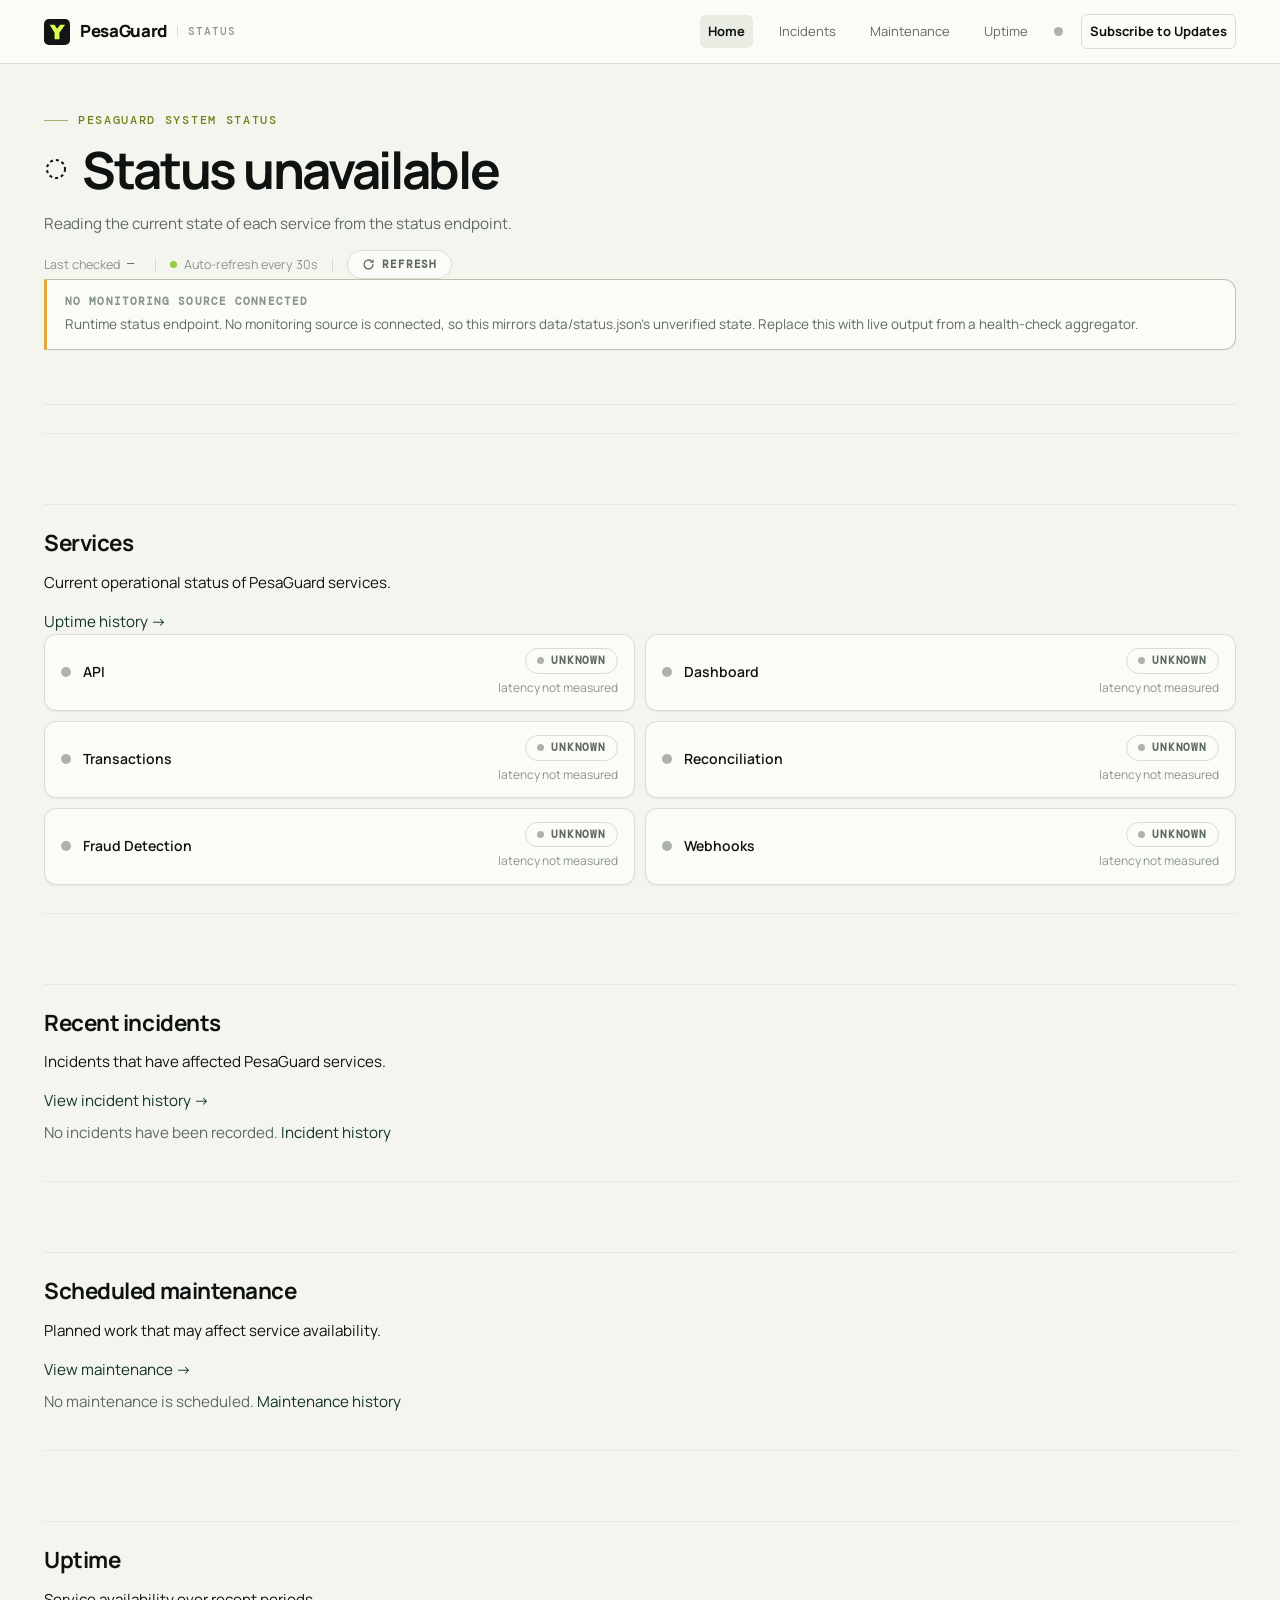
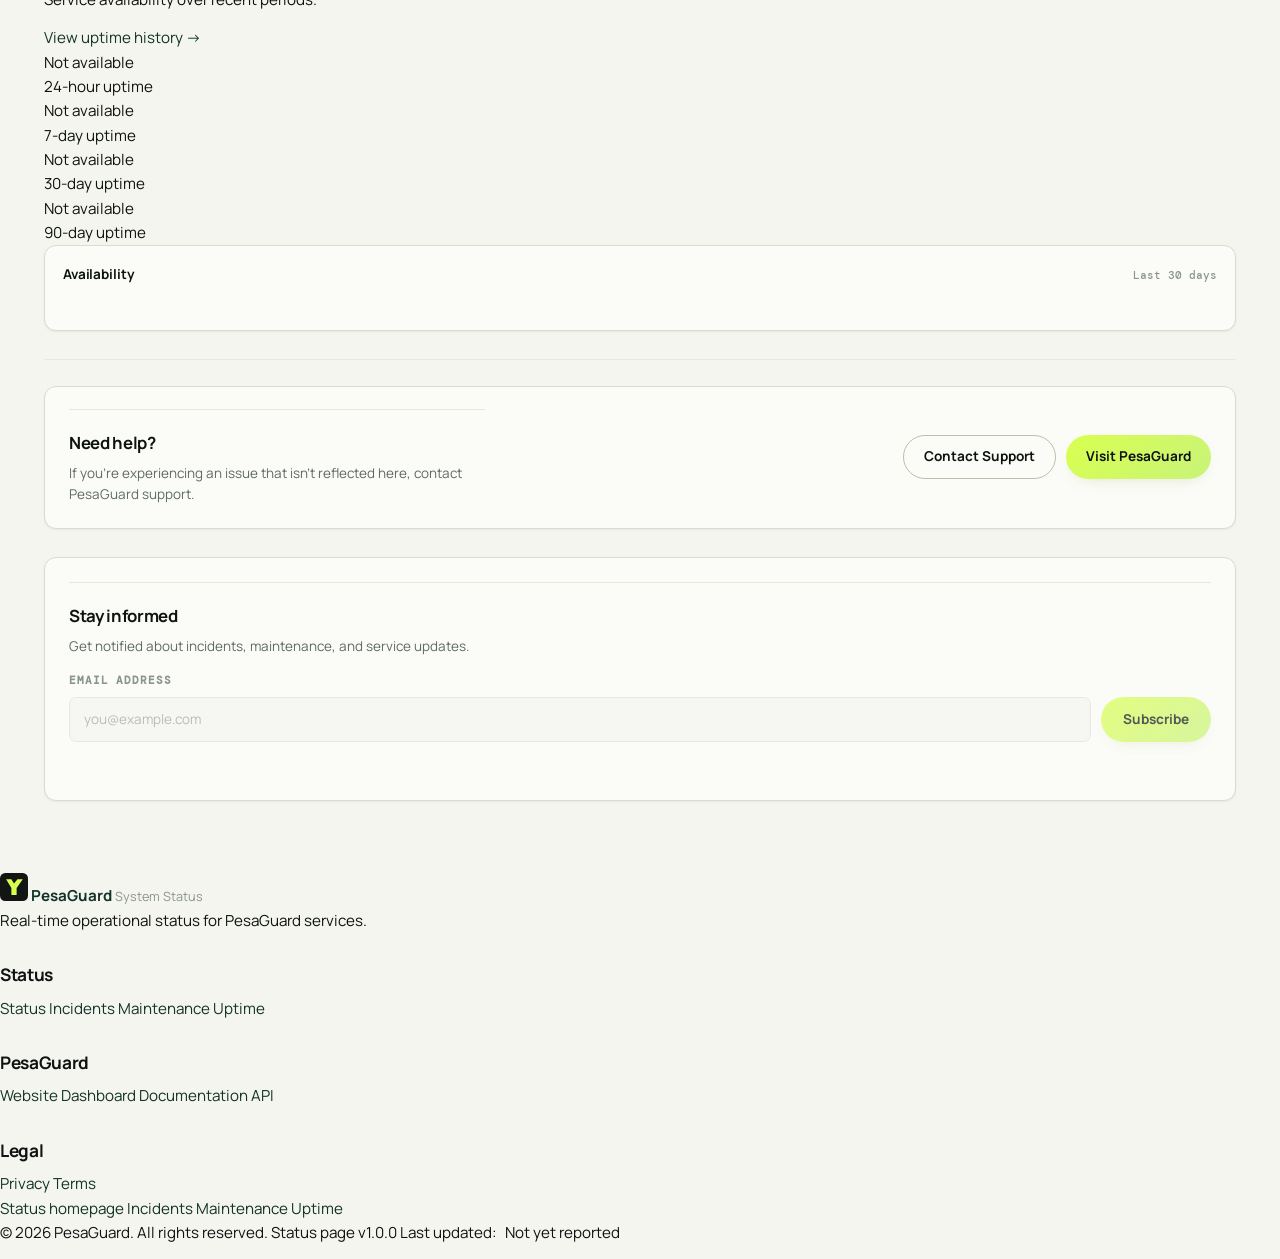
==== index.html @ 23b46150 "feat: build PesaGuard status platform" ====
<!DOCTYPE html>
<html lang="en">
<head>
  <meta charset="UTF-8">
  <meta name="viewport" content="width=device-width, initial-scale=1">
  <title>PesaGuard System Status</title>
  <meta name="description" content="Real-time operational status, incidents, maintenance, and uptime for PesaGuard services.">
  <link rel="canonical" href="https://status.pesaguard.victorkipruto.com/">
  <meta name="theme-color" content="#f4f5ef" media="(prefers-color-scheme: light)">
  <meta name="theme-color" content="#0b100d" media="(prefers-color-scheme: dark)">

  <meta property="og:type" content="website">
  <meta property="og:site_name" content="PesaGuard System Status">
  <meta property="og:title" content="PesaGuard System Status">
  <meta property="og:description" content="Real-time operational status, incidents, maintenance, and uptime for PesaGuard services.">
  <meta property="og:url" content="https://status.pesaguard.victorkipruto.com/">
  <meta property="og:image" content="https://status.pesaguard.victorkipruto.com/assets/logo/logo.svg">
  <meta name="twitter:card" content="summary">
  <meta name="twitter:title" content="PesaGuard System Status">
  <meta name="twitter:description" content="Real-time operational status, incidents, maintenance, and uptime for PesaGuard services.">
  <meta name="twitter:image" content="https://status.pesaguard.victorkipruto.com/assets/logo/logo.svg">

  <link rel="icon" type="image/svg+xml" href="assets/logo/favicon.svg">
  <link rel="preconnect" href="https://fonts.googleapis.com">
  <link rel="preconnect" href="https://fonts.gstatic.com" crossorigin>
  <link href="https://fonts.googleapis.com/css2?family=DM+Mono:wght@400;500&family=Manrope:wght@400;500;600;700;800&display=swap" rel="stylesheet">
  <link rel="stylesheet" href="css/reset.css">
  <link rel="stylesheet" href="css/variables.css">
  <link rel="stylesheet" href="css/global.css">
  <link rel="stylesheet" href="css/layout.css">
  <link rel="stylesheet" href="css/components.css">
  <link rel="stylesheet" href="css/status.css">
  <link rel="stylesheet" href="css/animations.css">
  <link rel="stylesheet" href="css/responsive.css">

  <script type="application/ld+json">
  {"@context":"https://schema.org","@type":"WebSite","name":"PesaGuard System Status","url":"https://status.pesaguard.victorkipruto.com/","description":"Real-time operational status, incidents, maintenance, and uptime for PesaGuard services.","inLanguage":"en"}
  </script>
</head>
<body data-path="/" class="status-page status-home">
  <a class="visually-hidden" href="#main">Skip to content</a>
  <header id="site-header"></header>

  <main id="main">
    <div class="status-shell">

      <!-- ── Status hero ────────────────────────────────────────────────────
           Compact and informational, not a marketing hero. The static state
           reads "Checking status…" and is replaced only with data the status
           endpoint actually returned. -->
      <section class="status-hero" aria-labelledby="status-headline" id="status-hero">
        <p class="status-eyebrow">PesaGuard System Status</p>

        <h1 class="status-headline" id="status-headline">
          <span class="status-state" id="status-indicator" data-state="loading">
            <svg class="status-glyph" viewBox="0 0 24 24" aria-hidden="true" focusable="false"><circle cx="12" cy="12" r="9" fill="none" stroke="currentColor" stroke-width="2" stroke-dasharray="3 3"/></svg>
            <span class="status-state-text" id="hero-status-heading">Checking status…</span>
          </span>
        </h1>

        <p class="status-hero-subtitle" id="status-summary">
          Reading the current state of each service from the status endpoint.
        </p>

        <div class="status-freshness" role="group" aria-label="Status freshness">
          <span class="freshness-item">
            <span class="freshness-label">Last checked</span>
            <time id="last-checked" datetime="">—</time>
            <span class="freshness-ago" id="last-checked-ago"></span>
          </span>
          <span class="freshness-sep" aria-hidden="true"></span>
          <span class="freshness-item" id="autorefresh" data-paused="false">
            <span class="pulse-dot" aria-hidden="true"></span>
            <span class="freshness-label" id="autorefresh-label">Auto-refresh every 30s</span>
          </span>
          <span class="freshness-sep" aria-hidden="true"></span>
          <button type="button" class="btn-refresh" id="refresh-button" aria-describedby="refresh-hint">
            <svg class="btn-refresh-icon" viewBox="0 0 16 16" aria-hidden="true" focusable="false"><path fill="none" stroke="currentColor" stroke-width="1.6" stroke-linecap="round" d="M13.5 8a5.5 5.5 0 1 1-1.9-4.15M13.5 2.5V5H11"/></svg>
            <span>Refresh</span>
          </button>
          <p class="visually-hidden" id="refresh-hint">Reads the latest status from the status endpoint.</p>
        </div>

        <div id="unverified-notice" class="status-unverified" role="note" hidden>
          <strong>No monitoring source connected</strong>
          <p class="js-unverified-note">Service states read “Unknown” until a health-check source is connected to this page.</p>
        </div>

        <p id="status-live" class="visually-hidden" role="status" aria-live="polite"></p>
      </section>

      <!-- ── Active incident banner ─────────────────────────────────────────
           Rendered only when an active incident exists. When there is none the
           container stays hidden — no empty incident box. -->
      <div id="incident-banner" hidden></div>

      <!-- ── Services ─────────────────────────────────────────────────────── -->
      <section class="status-section" aria-labelledby="services-heading">
        <div class="section-head">
          <div class="section-head-text">
            <h2 id="services-heading">Services</h2>
            <p>Current operational status of PesaGuard services.</p>
          </div>
          <a class="section-link" href="uptime.html">Uptime history<span aria-hidden="true"> →</span></a>
        </div>
        <div id="service-list" class="service-list" aria-busy="true"></div>
      </section>

      <!-- ── Recent incidents ─────────────────────────────────────────────── -->
      <section class="status-section" aria-labelledby="incidents-heading">
        <div class="section-head">
          <div class="section-head-text">
            <h2 id="incidents-heading">Recent incidents</h2>
            <p>Incidents that have affected PesaGuard services.</p>
          </div>
          <a class="section-link" href="incidents.html">View incident history<span aria-hidden="true"> →</span></a>
        </div>
        <div id="recent-incidents"></div>
      </section>

      <!-- ── Scheduled maintenance ────────────────────────────────────────── -->
      <section class="status-section" aria-labelledby="maintenance-heading">
        <div class="section-head">
          <div class="section-head-text">
            <h2 id="maintenance-heading">Scheduled maintenance</h2>
            <p>Planned work that may affect service availability.</p>
          </div>
          <a class="section-link" href="maintenance.html">View maintenance<span aria-hidden="true"> →</span></a>
        </div>
        <div id="scheduled-maintenance"></div>
      </section>

      <!-- ── Uptime ───────────────────────────────────────────────────────── -->
      <section class="status-section" aria-labelledby="uptime-heading">
        <div class="section-head">
          <div class="section-head-text">
            <h2 id="uptime-heading">Uptime</h2>
            <p>Service availability over recent periods.</p>
          </div>
          <a class="section-link" href="uptime.html">View uptime history<span aria-hidden="true"> →</span></a>
        </div>

        <div id="uptime-summary" class="uptime-grid"></div>

        <div class="uptime-viz">
          <div class="uptime-viz-head">
            <h3 id="uptime-viz-title">Availability</h3>
            <span class="uptime-viz-caption" id="uptime-viz-caption">Last 30 days</span>
          </div>
          <div id="uptime-strip" class="uptime-strip" role="list" aria-label="Daily availability history"></div>
          <div class="uptime-legend-wrap">
            <ul class="uptime-legend" id="uptime-legend" aria-label="Availability legend"></ul>
          </div>
          <p class="uptime-viz-note" id="uptime-viz-note"></p>
        </div>
      </section>

      <!-- ── Support ────────────────────────────────────────────────────────── -->
      <section class="status-section status-support" aria-labelledby="support-heading">
        <div class="support-panel">
          <div class="support-text">
            <h2 id="support-heading">Need help?</h2>
            <p>If you&rsquo;re experiencing an issue that isn&rsquo;t reflected here, contact PesaGuard support.</p>
          </div>
          <div class="support-actions">
            <a class="btn btn-secondary" href="mailto:support@pesaguard.victorkipruto.com">Contact Support</a>
            <a class="btn btn-primary" href="https://pesaguard.victorkipruto.com">Visit PesaGuard</a>
          </div>
        </div>
      </section>

      <!-- ── Subscription ─────────────────────────────────────────────────────
           data-endpoint is intentionally empty: no notification service exists.
           Form renders disabled until a real endpoint is configured; the
           script enables it only when data-endpoint is non-empty. -->
      <section class="status-section status-subscription" id="subscribe" aria-labelledby="subscribe-heading">
        <h2 id="subscribe-heading">Stay informed</h2>
        <p>Get notified about incidents, maintenance, and service updates.</p>
        <form class="status-subscription-form" id="subscription-form" data-endpoint="" novalidate>
          <label for="subscribe-email">Email address</label>
          <div class="subscribe-row">
            <input type="email" id="subscribe-email" name="email" placeholder="you@example.com" required autocomplete="email" aria-describedby="subscribe-status" disabled>
            <button type="submit" disabled>Subscribe</button>
          </div>
          <p class="subscribe-status" id="subscribe-status" role="status" aria-live="polite"></p>
        </form>
      </section>

    </div>
  </main>

  <footer id="site-footer"></footer>

  <script src="js/ui.js" defer></script>
  <script src="js/app.js" defer></script>
  <script src="js/status.js" defer></script>
</body>
</html>
---- css/variables.css ----
/* -----------------------------------------------------------------------
 * PesaGuard Status Site — Design Tokens
 * -----------------------------------------------------------------------
 * Exact mirror of the PesaGuard docs palette and typography. Every value is
 * shared one-to-one so the status site is visually indistinguishable from the
 * rest of the PesaGuard surface.
 * ------------------------------------------------------------------------- */

:root {
  --ink: #0e1311;
  --ink-soft: #161d1a;
  --paper: #f4f5ef;
  --paper-raised: #fbfcf7;
  --paper-sunken: #e9ece2;
  --paper-deep: #dfe4d8;
  --lime: #d8ff4f;
  --lime-deep: #6e831d;
  --lime-ink: #4d5d12;
  --lime-wash: rgba(216, 255, 79, 0.18);
  --lime-veil: rgba(216, 255, 79, 0.07);
  --forest: #123328;
  --forest-soft: #1c4739;
  --signal-green: #8fce3f;
  --signal-amber: #e5a63c;
  --signal-red: #d97a6c;
  --text: #0e1311;
  --text-muted: #5e6a63;
  --text-faint: #8a958d;
  --line: #d7ddd0;
  --line-soft: #e5e9de;
  --line-strong: #b7c1ae;

  /* Status-specific signal colours (extended from the shared palette). */
  --status-operational: var(--signal-green);
  --status-degraded: var(--signal-amber);
  --status-outage: var(--signal-red);
  --status-maintenance: var(--lime-deep);

  /* Radii. */
  --r-sm: 7px;
  --r-md: 12px;
  --r-lg: 20px;
  --r-full: 999px;

  /* Shadows. */
  --shadow-xs: 0 1px 2px rgba(14, 19, 17, 0.06);
  --shadow-sm: 0 6px 18px -10px rgba(14, 19, 17, 0.28);
  --shadow-md: 0 18px 40px -24px rgba(14, 19, 17, 0.34);

  /* Typography. */
  --font-sans: Manrope, "Segoe UI", system-ui, -apple-system, sans-serif;
  --font-mono: "DM Mono", ui-monospace, SFMono-Regular, Menlo, monospace;

  /* Layout. */
  --site-max: 1340px;
  --header-h: 64px;
  --ease-out: cubic-bezier(0.22, 0.61, 0.36, 1);

  color-scheme: light;
}

/* --- Dark theme -----------------------------------------------------------
 * Device-driven only: the OS preference decides the palette.
 * There is no in-page toggle and no data-theme override.
 * ----------------------------------------------------------------------- */
@media (prefers-color-scheme: dark) {
  :root {
    color-scheme: dark;
    --paper: #0b100d;
    --paper-raised: #121a16;
    --paper-sunken: #070a08;
    --paper-deep: #050806;
    --text: #edf1ea;
    --text-muted: #a4b0a8;
    --text-faint: #6d7973;
    --line: #23302a;
    --line-soft: #19231f;
    --line-strong: #3a4a41;
    --forest: #7ddc8f;
    --forest-soft: #58b571;
    --lime-ink: #d8ff4f;
    --lime-deep: #bce85a;
    --lime-wash: rgba(216, 255, 79, 0.14);
    --lime-veil: rgba(216, 255, 79, 0.09);
    --header-bg: rgba(11, 16, 13, 0.86);
    --shadow-xs: 0 1px 2px rgba(0, 0, 0, 0.4);
    --shadow-sm: 0 6px 18px -10px rgba(0, 0, 0, 0.55);
    --shadow-md: 0 18px 40px -24px rgba(0, 0, 0, 0.6);
  }
}

html {
  scroll-behavior: smooth;
  scroll-padding-top: calc(var(--header-h) + 20px);
}

body {
  margin: 0;
  background: var(--paper);
  color: var(--text);
  font-family: var(--font-sans);
  font-size: 0.95rem;
  line-height: 1.6;
  -webkit-font-smoothing: antialiased;
}

a { color: var(--forest); }
a:hover { color: var(--lime-ink); }

.visually-hidden {
  position: absolute;
  width: 1px;
  height: 1px;
  padding: 0;
  margin: -1px;
  overflow: hidden;
  clip: rect(0, 0, 0, 0);
  white-space: nowrap;
  border: 0;
}

/* Keyboard focus is always visible. */
:focus-visible {
  outline: 2px solid var(--lime-deep);
  outline-offset: 2px;
}

.visually-hidden:focus-visible {
  position: fixed;
  top: 14px;
  left: 14px;
  z-index: 50;
  width: auto;
  height: auto;
  margin: 0;
  padding: 10px 16px;
  overflow: visible;
  clip: auto;
  white-space: normal;
  background: var(--paper-raised);
  border: 1px solid var(--line-strong);
  border-radius: var(--r-sm);
  box-shadow: var(--shadow-md);
  font-weight: 700;
  text-decoration: none;
}

::selection { background: var(--lime); color: var(--ink); }
---- css/global.css ----
/* -----------------------------------------------------------------------
 * PesaGuard Status Site — Global styles
 * -----------------------------------------------------------------------
 * Typography, colour helpers, and baseline utilities that every page shares.
 * This file intentionally mirrors the docs `variables.css` body rules with
 * status-site-specific additions.
 * ------------------------------------------------------------------------- */

/* --- Typography scale ------------------------------------------------------ */
.status-page h1 {
  font-size: clamp(2rem, 1.3rem + 3vw, 3.2rem);
  line-height: 1.04;
  letter-spacing: -0.045em;
  margin: 0 0 16px;
  color: var(--ink);
}

.status-page h2 {
  font-size: 1.4rem;
  letter-spacing: -0.02em;
  margin: 44px 0 10px;
  padding-top: 20px;
  border-top: 1px solid var(--line-soft);
}

.status-page h3 {
  font-size: 1.08rem;
  margin: 28px 0 8px;
}

.status-page p { margin: 0 0 14px; }

.status-page ul, .status-page ol {
  margin: 0 0 16px;
  padding-left: 22px;
}

.status-page li { margin-bottom: 6px; }
.status-page li::marker { color: var(--lime-deep); }

.status-page small { color: var(--text-faint); }

.status-page code {
  font: 500 0.86em / 1.5 var(--font-mono);
  background: var(--paper-sunken);
  border: 1px solid var(--line-soft);
  border-radius: 5px;
  padding: 1px 6px;
  white-space: nowrap;
}

/* --- Utility classes ------------------------------------------------------- */
.text-center { text-align: center; }
.text-muted { color: var(--text-muted); }
.text-faint { color: var(--text-faint); }
.text-success { color: var(--signal-green); }
.text-warning { color: var(--signal-amber); }
.text-danger { color: var(--signal-red); }

/* --- Layout helpers -------------------------------------------------------- */
.status-container {
  max-width: var(--site-max);
  margin-inline: auto;
  padding-inline: clamp(20px, 4vw, 44px);
}

.status-main {
  padding-block: 40px 96px;
}

.status-max-width {
  max-width: 76ch;
}

/* --- Eyebrow --------------------------------------------------------------- */
.status-eyebrow {
  display: inline-flex;
  align-items: center;
  gap: 10px;
  margin: 0 0 14px;
  font: 500 12px / 1.4 var(--font-mono);
  text-transform: uppercase;
  letter-spacing: 0.14em;
  color: var(--lime-deep);
}

.status-eyebrow::before {
  content: "";
  width: 24px;
  height: 1px;
  background: currentColor;
  opacity: 0.6;
}

/* --- Section heading -------------------------------------------------------- */
.status-section-title {
  margin-bottom: 26px;
  display: flex;
  align-items: center;
  justify-content: space-between;
  gap: 16px;
}

.status-section-title h2 {
  margin: 0;
  padding: 0;
  border: 0;
}

.status-section-title .view-all {
  font: 600 11px / 1.4 var(--font-mono);
  letter-spacing: 0.1em;
  text-transform: uppercase;
  color: var(--text-faint);
}

.status-section-title .view-all:hover { color: var(--text); }

/* --- Card grid ------------------------------------------------------------- */
.status-card-grid {
  display: grid;
  grid-template-columns: repeat(auto-fit, minmax(220px, 1fr));
  gap: 14px;
  margin: 22px 0 30px;
}

.status-card {
  display: block;
  border: 1px solid var(--line);
  border-radius: var(--r-md);
  background: var(--paper-raised);
  padding: 18px 20px;
  text-decoration: none;
  color: inherit;
  transition: border-color 140ms var(--ease-out), box-shadow 140ms var(--ease-out), transform 140ms var(--ease-out);
}

.status-card:hover {
  border-color: var(--line-strong);
  box-shadow: var(--shadow-sm);
  transform: translateY(-1px);
}

.status-card:focus-visible {
  outline: 2px solid var(--lime-deep);
  outline-offset: 2px;
}

/* Screen-reader-only text — alias of visually-hidden. */
.sr-only {
  position: absolute;
  width: 1px;
  height: 1px;
  padding: 0;
  margin: -1px;
  overflow: hidden;
  clip: rect(0, 0, 0, 0);
  white-space: nowrap;
  border: 0;
}

.sr-only:focus-visible {
  position: fixed;
  top: 14px; left: 14px;
  z-index: 50;
  width: auto; height: auto;
  margin: 0;
  padding: 10px 16px;
  overflow: visible;
  clip: auto;
  white-space: normal;
  background: var(--paper-raised);
  border: 1px solid var(--line-strong);
  border-radius: var(--r-sm);
  box-shadow: var(--shadow-md);
  font-weight: 700;
  text-decoration: none;
}
---- css/layout.css ----
/* -----------------------------------------------------------------------
 * PesaGuard Status Site — Layout (header, shell)
 * -----------------------------------------------------------------------
 * Adapted from the docs layout.css for the standalone status site.
 * ------------------------------------------------------------------------- */

/* --- Header --------------------------------------------------------------- */

.status-header {
  position: sticky;
  top: 0;
  z-index: 40;
  height: var(--header-h);
  background: var(--header-bg, rgba(251, 252, 247, 0.92));
  backdrop-filter: blur(12px);
  -webkit-backdrop-filter: blur(12px);
  border-bottom: 1px solid var(--line);
  transition: background-color 0.2s var(--ease-out), border-color 0.2s var(--ease-out), box-shadow 0.28s var(--ease-out);
}

.status-header-inner {
  max-width: var(--site-max);
  margin-inline: auto;
  height: 100%;
  padding-inline: clamp(20px, 4vw, 44px);
  display: flex;
  align-items: center;
  gap: 18px;
}

.status-brand {
  display: inline-flex;
  align-items: center;
  gap: 10px;
  text-decoration: none;
  color: var(--text);
  font-weight: 800;
  letter-spacing: -0.02em;
  font-size: 1.05rem;
}

.status-brand img { width: 26px; height: 26px; display: block; }

.status-brand small {
  font: 500 11px / 1 var(--font-mono);
  letter-spacing: 0.1em;
  text-transform: uppercase;
  color: var(--text-faint);
  border-left: 1px solid var(--line);
  padding-left: 10px;
}

.status-header-links {
  margin-left: auto;
  display: flex;
  align-items: center;
  gap: 4px 18px;
  font-size: 13px;
}

.status-header-links a {
  color: var(--text-muted);
  text-decoration: none;
  padding: 6px 8px;
  border-radius: 6px;
}

.status-header-links a:hover {
  color: var(--text);
  background: var(--paper-sunken);
}

.status-header-links a[aria-current="page"] {
  color: var(--text);
  font-weight: 700;
  background: var(--paper-sunken);
}

.status-header.is-scrolled {
  border-bottom-color: var(--line-strong);
  box-shadow: var(--shadow-sm);
}

.status-header-links .status-subscribe-link {
  color: var(--text);
  font-weight: 700;
  border: 1px solid var(--line);
  background: var(--paper-raised);
  white-space: nowrap;
}

.status-header-links .status-subscribe-link:hover {
  border-color: var(--line-strong);
  background: var(--paper-sunken);
  color: var(--text);
}

/* --- Mobile nav toggle ----------------------------------------------------- */

.status-nav-toggle {
  display: none;
  flex-direction: column;
  justify-content: center;
  align-items: center;
  gap: 4px;
  width: 34px;
  height: 34px;
  border-radius: var(--r-sm);
  border: 1px solid var(--line);
  background: var(--paper-raised);
  cursor: pointer;
  flex: none;
}

.status-nav-toggle span {
  display: block;
  width: 16px;
  height: 2px;
  background: var(--text-muted);
  border-radius: 2px;
  transition: transform 0.2s var(--ease-out), opacity 0.2s var(--ease-out);
}

.status-nav-toggle[aria-expanded="true"] span:nth-child(1) {
  transform: translateY(6px) rotate(45deg);
}

.status-nav-toggle[aria-expanded="true"] span:nth-child(2) {
  opacity: 0;
}

.status-nav-toggle[aria-expanded="true"] span:nth-child(3) {
  transform: translateY(-6px) rotate(-45deg);
}

/* --- Shell ---------------------------------------------------------------- */

.status-shell {
  max-width: var(--site-max);
  margin-inline: auto;
  padding-inline: clamp(20px, 4vw, 44px);
}

.status-container {
  max-width: var(--site-max);
  margin-inline: auto;
  padding-inline: clamp(20px, 4vw, 44px);
}

/* --- Responsive layout (header) -------------------------------------------- */

@media (max-width: 700px) {
  .status-header-links {
    display: none;
  }

  .status-nav-toggle {
    display: flex;
  }

  .status-header-links.is-open {
    display: flex;
    position: absolute;
    top: var(--header-h);
    left: 0;
    right: 0;
    flex-direction: column;
    gap: 2px;
    margin: 0;
    padding: 10px clamp(20px, 4vw, 44px) 16px;
    background: var(--paper);
    border-bottom: 1px solid var(--line);
    box-shadow: var(--shadow-md);
    opacity: 0;
    visibility: hidden;
    transform: translateY(-8px);
    pointer-events: none;
    transition: opacity 200ms var(--ease-out), transform 200ms var(--ease-out), visibility 0s linear 200ms;
  }

  .status-header-links.is-open {
    opacity: 1;
    visibility: visible;
    transform: none;
    pointer-events: auto;
    transition: opacity 200ms var(--ease-out), transform 200ms var(--ease-out), visibility 0s;
  }

  .status-header-links.is-open a {
    opacity: 1;
    transform: none;
  }

  .status-header-links.is-open a:nth-child(1) { transition-delay: 30ms; }
  .status-header-links.is-open a:nth-child(2) { transition-delay: 60ms; }
  .status-header-links.is-open a:nth-child(3) { transition-delay: 90ms; }
  .status-header-links.is-open a:nth-child(4) { transition-delay: 120ms; }
}
---- css/components.css ----
/* -----------------------------------------------------------------------
 * PesaGuard Status Site — Components (pills, dots, icons)
 * -----------------------------------------------------------------------
 * Status pills, status cards, icon badges, and other reusable UI elements.
 * These build on the shared design tokens from variables.css.
 * ------------------------------------------------------------------------- */

/* --- Status Pill (inline badge) ------------------------------------------- */

.status-pill {
  display: inline-flex;
  align-items: center;
  gap: 7px;
  padding: 4px 12px;
  border-radius: var(--r-full);
  border: 1px solid var(--line);
  background: var(--paper-raised);
  font: 600 11px / 1.5 var(--font-mono);
  letter-spacing: 0.08em;
  text-transform: uppercase;
  color: var(--text-muted);
  vertical-align: middle;
}

.status-pill i {
  width: 7px;
  height: 7px;
  border-radius: 50%;
  background: currentColor;
  flex: none;
}

.status-pill[data-tone="operational"] {
  color: var(--lime-ink);
  border-color: rgba(110, 131, 29, 0.35);
  background: var(--lime-veil);
}

.status-pill[data-tone="operational"] i { background: var(--signal-green); }

.status-pill[data-tone="degraded"] {
  color: #8a5a0e;
  border-color: rgba(229, 166, 60, 0.45);
  background: rgba(229, 166, 60, 0.07);
}

.status-pill[data-tone="degraded"] i { background: var(--signal-amber); }

.status-pill[data-tone="outage"] {
  color: #8a3a30;
  border-color: rgba(217, 122, 108, 0.4);
  background: rgba(217, 122, 108, 0.07);
}

.status-pill[data-tone="outage"] i { background: var(--signal-red); }

.status-pill[data-tone="maintenance"] {
  color: #3d7ea6;
  border-color: rgba(61, 126, 166, 0.4);
  background: rgba(61, 126, 166, 0.07);
}

.status-pill[data-tone="maintenance"] i { background: var(--forest); }

.status-pill[data-tone="unknown"] {
  color: var(--text-muted);
  border-color: var(--line);
}

.status-pill[data-tone="unknown"] i {
  background: var(--text-muted);
  opacity: 0.5;
}

/* --- Status Dot (standalone circle) --------------------------------------- */

.status-dot {
  width: 9px;
  height: 9px;
  border-radius: 50%;
  display: inline-block;
  flex: none;
}

.status-dot.operational { background: var(--signal-green); }
.status-dot.degraded { background: var(--signal-amber); }
.status-dot.outage { background: var(--signal-red); }
.status-dot.maintenance { background: var(--lime-deep); }
.status-dot.unknown { background: var(--text-muted); opacity: 0.5; }

/* --- Status Icon (SVG) ---------------------------------------------------- */

.status-icon {
  width: 16px;
  height: 16px;
  display: inline-block;
  flex: none;
  vertical-align: middle;
}

/* --- Status Icon (SVG) ---------------------------------------------------- */

.status-icon {
  width: 16px;
  height: 16px;
  display: inline-block;
  flex: none;
  vertical-align: middle;
}

.status-icon.operational { fill: var(--signal-green); }
.status-icon.degraded { fill: var(--signal-amber); }
.status-icon.outage { fill: var(--signal-red); }
.status-icon.maintenance { fill: var(--forest); }

/* --- Service Status Card --------------------------------------------------- */

.service-status-card {
  display: flex;
  align-items: center;
  justify-content: space-between;
  gap: 14px;
  padding: 16px 18px;
  border: 1px solid var(--line);
  border-radius: var(--r-md);
  background: var(--paper-raised);
  box-shadow: var(--shadow-xs);
  transition: border-color 140ms var(--ease-out), background-color 140ms var(--ease-out);
}

.service-status-card:hover {
  border-color: var(--line-strong);
  background: var(--paper-sunken);
}

.service-status-card:focus-within {
  outline: 2px solid var(--lime-deep);
  outline-offset: 2px;
}

.service-status-card .service-name {
  display: flex;
  align-items: center;
  gap: 12px;
  font-size: 14px;
  font-weight: 600;
}

.service-status-card .service-name .status-icon {
  width: 20px;
  height: 20px;
}

.service-status-card .service-meta {
  text-align: right;
  font-size: 12px;
  color: var(--text-faint);
}

/* --- Incident Card --------------------------------------------------------- */

.incident-card {
  border: 1px solid var(--line);
  border-left: 4px solid var(--line);
  border-radius: var(--r-md);
  background: var(--paper-raised);
  padding: 20px 22px;
  margin-bottom: 14px;
  box-shadow: var(--shadow-xs);
}

.incident-card[data-severity="major"] { border-left-color: var(--signal-red); }
.incident-card[data-severity="high"] { border-left-color: var(--signal-amber); }
.incident-card[data-severity="medium"] { border-left-color: var(--signal-green); }

.incident-card-header {
  display: flex;
  align-items: center;
  justify-content: space-between;
  gap: 12px;
  margin-bottom: 12px;
  flex-wrap: wrap;
}

.incident-card-title {
  font-size: 1.1rem;
  font-weight: 700;
}

.incident-card-meta {
  font: 500 10px / 1.4 var(--font-mono);
  letter-spacing: 0.08em;
  text-transform: uppercase;
  color: var(--text-faint);
}

.incident-timeline {
  margin-top: 16px;
  padding-top: 14px;
  border-top: 1px solid var(--line-soft);
  list-style: none;
}

.incident-timeline li {
  padding: 10px 0;
  border-bottom: 1px solid var(--line-soft);
  font-size: 13px;
}

.incident-timeline li:last-child { border-bottom: 0; }

.incident-timeline .timeline-timestamp {
  font: 500 10.5px / 1.4 var(--font-mono);
  letter-spacing: 0.06em;
  text-transform: uppercase;
  color: var(--text-faint);
}

.incident-timeline .timeline-desc {
  color: var(--text-muted);
  margin: 2px 0 0;
}

/* --- Maintenance Card ------------------------------------------------------ */

.maintenance-card {
  border: 1px solid var(--line);
  border-radius: var(--r-md);
  background: var(--paper-raised);
  padding: 18px 20px;
  margin-bottom: 14px;
  box-shadow: var(--shadow-xs);
}

.maintenance-card:hover {
  border-color: var(--line-strong);
  box-shadow: var(--shadow-sm);
}

.maintenance-card-header {
  display: flex;
  align-items: center;
  justify-content: space-between;
  gap: 12px;
  flex-wrap: wrap;
  margin-bottom: 12px;
}

.maintenance-card-title {
  font-size: 1.1rem;
  font-weight: 700;
}
---- css/status.css ----
/* -----------------------------------------------------------------------
 * PesaGuard Status Site — Home page (index.html)
 * ------------------------------------------------------------------------- */

.status-hero {
  padding: clamp(28px, 4vw, 48px) 0 clamp(20px, 3vw, 32px);
  border-bottom: 1px solid var(--line-soft);
}

.status-eyebrow {
  margin: 0 0 10px;
  font: 500 12px / 1.4 var(--font-mono);
  text-transform: uppercase;
  letter-spacing: 0.14em;
  color: var(--lime-deep);
  display: flex;
  align-items: center;
  gap: 10px;
}

.status-eyebrow::before {
  content: "";
  width: 24px;
  height: 1px;
  background: currentColor;
  opacity: 0.6;
}

/* --- Primary status line -------------------------------------------------- */

.status-headline {
  margin: 0 0 8px;
  font-size: clamp(1.55rem, 1.15rem + 1.9vw, 2.1rem);
  line-height: 1.08;
  letter-spacing: -0.032em;
  font-weight: 700;
}

.status-state {
  display: inline-flex;
  align-items: center;
  gap: 12px;
  min-width: 0;
}

.status-glyph {
  width: 24px;
  height: 24px;
  flex: none;
  transition: color 180ms var(--ease-out), transform 180ms var(--ease-out);
}

.status-state-text {
  display: inline-block;
}

.status-state[data-state="operational"] { color: var(--lime-ink); }
.status-state[data-state="degraded"] { color: #8a5a0e; }
.status-state[data-state="partial-outage"],
.status-state[data-state="major-outage"],
.status-state[data-state="outage"] { color: #8a3a30; }
.status-state[data-state="maintenance"] { color: #3d7ea6; }
.status-state[data-state="unknown"] { color: var(--text-muted); }
.status-state[data-state="loading"] { color: var(--text-faint); }
.status-state[data-state="error"] { color: #8a3a30; }

@media (prefers-color-scheme: dark) {
  .status-state[data-state="degraded"] { color: #e5a63c; }
  .status-state[data-state="partial-outage"],
  .status-state[data-state="major-outage"],
  .status-state[data-state="outage"],
  .status-state[data-state="error"] { color: #d97a6c; }
  .status-state[data-state="maintenance"] { color: #7fb6d5; }
}

/* Subtle pulse only on attention states — never on operational. */
.status-state[data-state="degraded"] .status-glyph,
.status-state[data-state="partial-outage"] .status-glyph,
.status-state[data-state="major-outage"] .status-glyph,
.status-state[data-state="outage"] .status-glyph {
  animation: status-glyph-pulse 2.4s ease-in-out infinite;
}

@keyframes status-glyph-pulse {
  0%, 100% { transform: scale(1); }
  50% { transform: scale(1.08); }
}

@media (prefers-reduced-motion: reduce) {
  .status-state .status-glyph { animation: none; }
}

.status-hero-subtitle {
  margin: 0 0 18px;
  max-width: 62ch;
  font-size: 0.95rem;
  color: var(--text-muted);
}

/* --- Freshness row ---------------------------------------------------------- */

.status-freshness {
  display: flex;
  align-items: center;
  gap: 14px;
  flex-wrap: wrap;
  font-size: 12.5px;
  color: var(--text-faint);
}

.freshness-item {
  display: inline-flex;
  align-items: center;
  gap: 7px;
  min-width: 0;
}

.freshness-label { color: var(--text-faint); }

#last-checked {
  font-family: var(--font-mono);
  font-size: 12px;
  color: var(--text-muted);
}

.freshness-sep {
  width: 1px;
  height: 14px;
  background: var(--line);
  flex: none;
}

.pulse-dot {
  width: 7px;
  height: 7px;
  border-radius: 50%;
  background: var(--signal-green);
  flex: none;
  animation: pulse-dot 2s ease-in-out infinite;
}

#autorefresh[data-paused="true"] .pulse-dot {
  background: var(--text-faint);
  animation: none;
}

@keyframes pulse-dot {
  0%, 100% { opacity: 0.55; }
  50% { opacity: 1; }
}

/* --- Refresh control --------------------------------------------------------- */

.btn-refresh {
  display: inline-flex;
  align-items: center;
  gap: 7px;
  padding: 7px 14px;
  border: 1px solid var(--line);
  border-radius: var(--r-full);
  background: var(--paper-raised);
  color: var(--text-muted);
  font: 600 11px / 1 var(--font-mono);
  letter-spacing: 0.08em;
  text-transform: uppercase;
  cursor: pointer;
  transition: border-color 140ms var(--ease-out), color 140ms var(--ease-out), background 140ms var(--ease-out);
}

.btn-refresh:hover:not(:disabled) {
  border-color: var(--line-strong);
  color: var(--text);
  background: var(--paper-sunken);
}

.btn-refresh:focus-visible {
  outline: 2px solid var(--lime-deep);
  outline-offset: 2px;
}

.btn-refresh:disabled { cursor: wait; opacity: 0.7; }

.btn-refresh-icon { width: 13px; height: 13px; flex: none; }

.btn-refresh[aria-busy="true"] .btn-refresh-icon {
  animation: refresh-spin 0.9s linear infinite;
}

@keyframes refresh-spin {
  to { transform: rotate(360deg); }
}

@media (prefers-reduced-motion: reduce) {
  .pulse-dot, .btn-refresh[aria-busy="true"] .btn-refresh-icon { animation: none; }
}

/* --- Unverified / not-connected notice -------------------------------------
 * Shown when the page has no monitoring source. It must be visually distinct
 * so a reader never mistakes "unknown" for "healthy".
 * -------------------------------------------------------------------------- */

.status-unverified {
  border: 1px solid var(--line-strong);
  border-left: 3px solid var(--signal-amber);
  border-radius: 0 var(--r-md) var(--r-md) 0;
  background: var(--paper-raised);
  padding: 14px 18px;
  margin: 0 0 22px;
  text-align: left;
}

.status-unverified strong {
  display: block;
  font: 600 11px / 1.4 var(--font-mono);
  letter-spacing: 0.1em;
  text-transform: uppercase;
  color: var(--text-faint);
  margin-bottom: 4px;
}

.status-unverified p {
  margin: 0;
  color: var(--text-muted);
  font-size: 13.5px;
}

/* --- Subscription (unavailable) -------------------------------------------- */

.status-subscription form input[disabled],
.status-subscription form button[disabled] {
  opacity: 0.6;
  cursor: not-allowed;
}

/* --- Service list ---------------------------------------------------------- */

.service-list {
  display: grid;
  grid-template-columns: repeat(2, minmax(0, 1fr));
  gap: 10px;
  margin: 0;
}

.service-status-card { padding: 13px 16px; gap: 12px; min-width: 0; }

.service-status-card .service-name { min-width: 0; }

.service-status-card .service-name .status-dot {
  width: 10px;
  height: 10px;
  margin: 0;
  box-shadow: none;
}

.service-status-card .service-name .status-icon { width: 18px; height: 18px; }

.service-name-text {
  display: block;
  font-size: 14px;
  font-weight: 650;
  letter-spacing: -0.01em;
}

.service-name-sub {
  display: block;
  margin-top: 2px;
  font-size: 12px;
  font-weight: 400;
  color: var(--text-muted);
  white-space: nowrap;
  overflow: hidden;
  text-overflow: ellipsis;
}

.service-status-card .status-pill { font-size: 10.5px; padding: 4px 11px; }

.service-meta-sub {
  display: block;
  margin-top: 5px;
  font: 500 10.5px / 1.4 var(--font-mono);
  letter-spacing: 0.04em;
  color: var(--text-faint);
}

/* --- Home empty / error states (shared by all home sections) ------------- */

.status-empty {
  border: 1px dashed var(--line-strong);
  border-radius: var(--r-md);
  background: var(--paper-raised);
  padding: 18px 20px;
  display: flex;
  align-items: flex-start;
  gap: 13px;
}

.status-empty .status-empty-glyph {
  width: 18px;
  height: 18px;
  flex: none;
  margin-top: 2px;
  color: var(--text-faint);
}

.status-empty strong {
  display: block;
  font-size: 13.5px;
  font-weight: 700;
  letter-spacing: -0.01em;
}

.status-empty p {
  margin: 3px 0 0;
  font-size: 13px;
  color: var(--text-muted);
}

.status-empty a { font-weight: 650; }

.status-error-box {
  border: 1px solid rgba(217, 122, 108, 0.45);
  border-radius: var(--r-md);
  background: var(--paper-raised);
  padding: 18px 20px;
}

.status-error-box p {
  margin: 0 0 12px;
  font-size: 13.5px;
  color: var(--text-muted);
}

.status-error-box strong { color: var(--text); }

.btn-retry {
  padding: 8px 18px;
  border: 1px solid var(--line-strong);
  border-radius: var(--r-full);
  background: var(--paper-raised);
  color: var(--text);
  font: 600 11px / 1 var(--font-mono);
  letter-spacing: 0.08em;
  text-transform: uppercase;
  cursor: pointer;
}

.btn-retry:hover { background: var(--paper-sunken); }

/* --- Home section rhythm --------------------------------------------------- */

.status-section {
  margin-top: 28px;
  padding-top: 26px;
  border-top: 1px solid var(--line-soft);
}

.status-section .status-section-title { margin-bottom: 16px; }

.status-section .status-section-title h2 {
  margin: 0;
  padding: 0;
  border: 0;
  font-size: 1.05rem;
  letter-spacing: -0.015em;
}

.status-section-sub {
  margin: 4px 0 0;
  font-size: 13px;
  color: var(--text-muted);
}

/* --- Uptime summary -------------------------------------------------------- */

.status-uptime-summary {
  display: grid;
  grid-template-columns: repeat(4, minmax(0, 1fr));
  gap: 10px;
  margin: 0 0 22px;
}

.status-uptime-summary .uptime-card {
  border: 1px solid var(--line);
  border-radius: var(--r-md);
  background: var(--paper-raised);
  text-align: left;
  padding: 16px 16px 14px;
  box-shadow: var(--shadow-xs);
  min-width: 0;
}

.status-uptime-summary .uptime-card .uptime-value {
  font-size: 1.35rem;
  font-weight: 800;
  letter-spacing: -0.03em;
  font-variant-numeric: tabular-nums;
}

.status-uptime-summary .uptime-card .uptime-value.is-missing {
  color: var(--text-faint);
  font-weight: 650;
  font-size: 1.02rem;
}

.status-uptime-summary .uptime-card .uptime-label {
  font: 600 10px / 1.4 var(--font-mono);
  letter-spacing: 0.08em;
  text-transform: uppercase;
  color: var(--text-faint);
  margin-top: 6px;
}

.uptime-bar {
  height: 4px;
  border-radius: var(--r-full);
  background: var(--paper-sunken);
  margin-top: 12px;
  overflow: hidden;
}

.uptime-bar i {
  display: block;
  height: 100%;
  border-radius: var(--r-full);
  background: var(--signal-green);
}

.uptime-bar[data-tone="degraded"] i { background: var(--signal-amber); }
.uptime-bar[data-tone="outage"] i { background: var(--signal-red); }
.uptime-bar[data-tone="maintenance"] i { background: var(--lime-deep); }
.uptime-bar[data-tone="unknown"] i { background: transparent; }

/* --- Home uptime visualisation --------------------------------------------- */

.uptime-viz {
  border: 1px solid var(--line);
  border-radius: var(--r-md);
  background: var(--paper-raised);
  padding: 18px 18px 16px;
  box-shadow: var(--shadow-xs);
}

.uptime-viz-head {
  display: flex;
  align-items: baseline;
  justify-content: space-between;
  gap: 12px;
  margin-bottom: 12px;
}

.uptime-viz-head h3 {
  margin: 0;
  font-size: 13.5px;
  font-weight: 700;
  letter-spacing: -0.01em;
}

.uptime-viz-caption {
  font: 500 11px / 1.4 var(--font-mono);
  color: var(--text-faint);
}

.uptime-strip {
  display: flex;
  gap: 3px;
  margin: 0;
  padding: 0;
  list-style: none;
}

.uptime-seg {
  position: relative;
  flex: 1 1 0;
  min-width: 4px;
  height: 34px;
  padding: 0;
  border: 1px solid transparent;
  border-radius: 3px;
  background: var(--paper-sunken);
  cursor: default;
  appearance: none;
}

button.uptime-seg { cursor: pointer; }

.uptime-seg[data-status="operational"] { background: var(--signal-green); }
.uptime-seg[data-status="degraded"] { background: var(--signal-amber); }
.uptime-seg[data-status="partial-outage"],
.uptime-seg[data-status="major-outage"],
.uptime-seg[data-status="outage"] { background: var(--signal-red); }
.uptime-seg[data-status="maintenance"] { background: var(--lime-deep); }
.uptime-seg[data-status="unknown"] {
  background: var(--paper-sunken);
  border-color: var(--line-soft);
}

button.uptime-seg:hover,
button.uptime-seg:focus-visible {
  border-color: var(--line-strong);
  outline: none;
}

button.uptime-seg:focus-visible {
  box-shadow: 0 0 0 2px var(--paper), 0 0 0 4px var(--lime-deep);
}

/* Lightweight CSS tooltip. Screen-reader users receive the same text through
 * the button aria-label, so the tooltip is visual reinforcement only. */
.uptime-seg::after {
  content: attr(data-tip);
  position: absolute;
  bottom: calc(100% + 8px);
  left: 50%;
  transform: translateX(-50%) translateY(2px);
  min-width: max-content;
  max-width: 220px;
  padding: 7px 10px;
  border: 1px solid var(--line);
  border-radius: var(--r-sm);
  background: var(--ink-soft);
  color: var(--paper);
  font: 500 11px / 1.5 var(--font-mono);
  white-space: pre-line;
  text-align: left;
  opacity: 0;
  visibility: hidden;
  pointer-events: none;
  transition: opacity 120ms var(--ease-out), transform 120ms var(--ease-out);
  z-index: 20;
}

button.uptime-seg:hover::after,
button.uptime-seg:focus-visible::after {
  opacity: 1;
  visibility: visible;
  transform: translateX(-50%) translateY(0);
}

.uptime-legend {
  display: flex;
  flex-wrap: wrap;
  gap: 6px 16px;
  margin: 14px 0 0;
  padding: 0;
  list-style: none;
}

.uptime-legend li {
  display: inline-flex;
  align-items: center;
  gap: 7px;
  font: 500 11px / 1.4 var(--font-mono);
  color: var(--text-muted);
  margin: 0;
}

.uptime-legend .legend-swatch {
  width: 10px;
  height: 10px;
  border-radius: 2px;
  flex: none;
}

.uptime-legend .legend-swatch[data-status="operational"] { background: var(--signal-green); }
.uptime-legend .legend-swatch[data-status="degraded"] { background: var(--signal-amber); }
.uptime-legend .legend-swatch[data-status="outage"] { background: var(--signal-red); }
.uptime-legend .legend-swatch[data-status="maintenance"] { background: var(--lime-deep); }
.uptime-legend .legend-swatch[data-status="unknown"] {
  background: var(--paper-sunken);
  border: 1px solid var(--line-strong);
}

.uptime-viz-note {
  margin: 12px 0 0;
  font-size: 12.5px;
  color: var(--text-faint);
}

/* --- Active incident banner (rendered only when real) ------------------------ */

.active-incident {
  border: 1px solid var(--line);
  border-left: 3px solid var(--signal-red);
  border-radius: 0 var(--r-md) var(--r-md) 0;
  background: var(--paper-raised);
  padding: 18px 20px;
  margin-top: 20px;
  box-shadow: var(--shadow-xs);
  animation: incident-enter 320ms var(--ease-out);
}

.active-incident[data-severity="identified"],
.active-incident[data-severity="medium"] { border-left-color: var(--signal-amber); }

.active-incident[data-severity="monitoring"],
.active-incident[data-severity="low"] { border-left-color: var(--signal-green); }

@keyframes incident-enter {
  from { opacity: 0; transform: translateY(6px); }
  to { opacity: 1; transform: none; }
}

@media (prefers-reduced-motion: reduce) {
  .active-incident { animation: none; }
}

.active-incident-top {
  display: flex;
  align-items: center;
  gap: 10px;
  flex-wrap: wrap;
  margin-bottom: 8px;
}

.active-incident h2 {
  margin: 0 0 6px;
  font-size: 1.05rem;
  letter-spacing: -0.015em;
  color: var(--text);
}

.active-incident p { margin: 0 0 10px; font-size: 13.5px; color: var(--text-muted); }

.active-incident dl {
  display: flex;
  flex-wrap: wrap;
  gap: 6px 22px;
  margin: 0 0 12px;
}

.active-incident dl > div { display: flex; gap: 8px; font-size: 12.5px; }

.active-incident dt {
  font: 600 10px / 1.8 var(--font-mono);
  letter-spacing: 0.08em;
  text-transform: uppercase;
  color: var(--text-faint);
}

.active-incident dd { margin: 0; color: var(--text-muted); }

.active-incident .incident-link { font-size: 13px; font-weight: 650; }

/* --- Subscription ------------------------------------------------------------ */

.status-subscription {
  margin-top: 28px;
  padding: 24px;
  border: 1px solid var(--line);
  border-radius: var(--r-md);
  background: var(--paper-raised);
  box-shadow: var(--shadow-xs);
}

.status-subscription h2 { font-size: 1.05rem; margin: 0 0 6px; }
.status-subscription > p { color: var(--text-muted); font-size: 13.5px; max-width: 56ch; }

.status-subscription-form { margin-top: 16px; }

.status-subscription-form label {
  display: block;
  margin-bottom: 8px;
  font: 600 11px / 1.4 var(--font-mono);
  letter-spacing: 0.08em;
  text-transform: uppercase;
  color: var(--text-faint);
}

.subscribe-row { display: flex; gap: 10px; }

.status-subscription-form input[type="email"] {
  flex: 1 1 auto;
  min-width: 0;
  padding: 11px 14px;
  border: 1px solid var(--line);
  border-radius: var(--r-sm);
  background: var(--paper);
  font-size: 13.5px;
  color: var(--text);
}

.status-subscription-form input[type="email"]::placeholder { color: var(--text-faint); }

.status-subscription-form input[type="email"]:focus {
  outline: 2px solid var(--lime-deep);
  outline-offset: 2px;
  border-color: var(--lime-deep);
}

.status-subscription-form input[aria-invalid="true"] { border-color: var(--signal-red); }

.status-subscription-form button[type="submit"] {
  flex: none;
  padding: 0 22px;
  min-height: 42px;
  border-radius: var(--r-full);
  background: linear-gradient(135deg, var(--lime), #c9f37a);
  color: var(--ink);
  font: 700 0.85rem / 1 var(--font-sans);
  border: none;
  box-shadow: 0 6px 18px -10px rgba(110, 131, 29, 0.28);
  cursor: pointer;
  transition: transform 140ms var(--ease-out), opacity 140ms var(--ease-out);
}

.status-subscription-form button[type="submit"]:hover:not(:disabled) { transform: translateY(-1px); }
.status-subscription-form button[type="submit"]:disabled { cursor: wait; opacity: 0.7; }

.subscribe-status { margin: 10px 0 0; font-size: 13px; min-height: 20px; }
.subscribe-status[data-kind="success"] { color: var(--lime-ink); }
.subscribe-status[data-kind="error"] { color: #8a3a30; }
.subscribe-status[data-kind="info"] { color: var(--text-muted); }

@media (prefers-color-scheme: dark) {
  .subscribe-status[data-kind="error"] { color: #d97a6c; }
}

/* --- Support panel ----------------------------------------------------------- */

.status-support .support-panel {
  border: 1px solid var(--line);
  border-radius: var(--r-md);
  background: var(--paper-raised);
  padding: 22px 24px;
  display: flex;
  align-items: center;
  justify-content: space-between;
  gap: 20px;
  box-shadow: var(--shadow-xs);
}

.support-text h2 { margin: 0 0 6px; font-size: 1.05rem; }
.support-text p { margin: 0; font-size: 13.5px; color: var(--text-muted); max-width: 52ch; }
.support-actions { display: flex; gap: 10px; flex: none; }

.btn {
  display: inline-flex;
  align-items: center;
  justify-content: center;
  padding: 10px 20px;
  border-radius: var(--r-full);
  font-size: 0.85rem;
  font-weight: 700;
  text-decoration: none;
  cursor: pointer;
  transition: transform 140ms var(--ease-out), background 140ms var(--ease-out), border-color 140ms var(--ease-out);
  white-space: nowrap;
}

.btn-primary {
  background: linear-gradient(135deg, var(--lime), #c9f37a);
  color: var(--ink);
  border: none;
  box-shadow: 0 6px 18px -10px rgba(110, 131, 29, 0.28);
}

.btn-primary:hover { transform: translateY(-1px); }

.btn-secondary {
  border: 1px solid var(--line-strong);
  background: var(--paper-raised);
  color: var(--text);
}

.btn-secondary:hover { background: var(--paper-sunken); }

/* --- Main rhythm --------------------------------------------------------------- */

#main .status-shell { padding-bottom: 72px; }

.status-section:last-of-type { margin-bottom: 0; }

/* --- Legacy selectors kept for 404.html, which shares this sheet -------------- */

.status-hero .status-pill { font-size: 13px; padding: 6px 18px; }
.status-hero .logo-mark { display: none; }
.status-hero-grid { display: block; }
.status-hero-meta { display: flex; gap: 24px; flex-wrap: wrap; }
.status-last-updated { display: inline-flex; align-items: center; gap: 8px; }
.status-last-updated .status-dot { width: 7px; height: 7px; box-shadow: none; }
.status-indicator { display: flex; align-items: center; gap: 14px; }
.status-indicator .status-dot { width: 18px; height: 18px; }
.status-indicator .status-icon { width: 32px; height: 32px; }
.status-indicator-text { font-size: 1.4rem; font-weight: 700; letter-spacing: -0.03em; }
.status-indicator-subtext { font-size: 0.9rem; color: var(--text-muted); }
---- css/animations.css ----
/* -----------------------------------------------------------------------
 * PesaGuard Status Site — Animations
 * -----------------------------------------------------------------------
 * All motion lives here. Structural styles stay in their respective files.
 * Every effect is subtle, short, GPU-friendly, and disabled under
 * prefers-reduced-motion.
 * ------------------------------------------------------------------------- */

/* --- Reveal on entrance ------------------------------------------------------
 * Opt-in for elements that set .is-visible through app.js. The home page
 * intentionally does not mark sections .reveal, so most of the page stays
 * static and only the incident banner and small state transitions animate. */

.reveal {
  opacity: 0;
  transform: translateY(12px);
  transition: opacity 380ms var(--ease-out), transform 380ms var(--ease-out);
}

.reveal.is-visible {
  opacity: 1;
  transform: none;
}

/* --- Header scrolled state ------------------------------------------------- */

.status-header.is-scrolled {
  border-bottom-color: var(--line-strong);
  box-shadow: var(--shadow-sm);
}

/* --- Refresh button spin -----------------------------------------------------
 * The home page uses an inline SVG keyframe (refresh-spin in status.css)
 * instead of this utility so the animation stays scoped to the control. */

/* --- Home freshness pulse (legacy utility kept for other pages) --------------- */

.auto-refresh-pulse {
  display: inline-flex;
  align-items: center;
  gap: 6px;
  opacity: 0.6;
  transition: opacity 200ms var(--ease-out);
}

.auto-refresh-pulse.is-pending {
  opacity: 1;
}

.auto-refresh-dot {
  width: 7px;
  height: 7px;
  border-radius: 50%;
  background: var(--signal-green);
  animation: pulse 1.5s infinite;
}

.auto-refresh-dot.is-refreshing {
  animation: refresh-pulse 0.6s var(--ease-out);
}

@keyframes pulse {
  0%, 100% { opacity: 0.6; box-shadow: 0 0 0 0 var(--lime-veil); }
  50% { opacity: 1; box-shadow: 0 0 0 8px var(--lime-veil); }
}

@keyframes refresh-pulse {
  0% { transform: scale(1); opacity: 1; }
  50% { transform: scale(1.4); opacity: 0.6; }
  100% { transform: scale(1); opacity: 1; }
}

/* --- Status transition ----------------------------------------------------- */

.status-transition {
  transition: color 180ms var(--ease-out), border-color 180ms var(--ease-out);
}

/* --- Skeleton states ------------------------------------------------------- */

.skeleton {
  background: var(--paper-sunken);
  border-radius: var(--r-sm);
  position: relative;
  overflow: hidden;
}

.skeleton::after {
  content: "";
  position: absolute;
  inset: 0;
  background: linear-gradient(90deg, transparent, rgba(216, 255, 79, 0.08), transparent);
  animation: shimmer 1.5s infinite;
}

@keyframes shimmer {
  0% { transform: translateX(-100%); }
  100% { transform: translateX(100%); }
}

.skeleton-text { height: 14px; width: 100%; }
.skeleton-title { height: 22px; width: 60%; margin-bottom: 8px; }
.skeleton-paragraph { height: 14px; width: 100%; margin-bottom: 6px; }
.skeleton-paragraph:last-child { width: 80%; }

/* --- Reduced motion -------------------------------------------------------- */

@media (prefers-reduced-motion: reduce) {
  *, *::before, *::after {
    animation-duration: 0.01ms !important;
    animation-iteration-count: 1 !important;
    transition-duration: 0.01ms !important;
  }

  .reveal { opacity: 1; transform: none; }
  .auto-refresh-dot { animation: none; }
  .skeleton::after { display: none; }
}
---- css/responsive.css ----
/* -----------------------------------------------------------------------
 * PesaGuard Status Site — Responsive overrides
 * -----------------------------------------------------------------------
 * Extends the layout.css mobile rules with status-specific tweaks.
 * ------------------------------------------------------------------------- */

@media (max-width: 700px) {
  .status-card-grid {
    grid-template-columns: 1fr;
  }

  .service-list {
    grid-template-columns: 1fr;
  }

  .uptime-charts {
    grid-template-columns: 1fr;
  }

  .status-hero-grid {
    grid-template-columns: 1fr;
    gap: 18px;
  }

  .status-uptime-summary,
  .uptime-grid {
    grid-template-columns: repeat(2, 1fr);
  }

  .incident-card-header,
  .maintenance-card-header {
    flex-direction: column;
    align-items: flex-start;
    text-align: left;
  }

  .section-head { align-items: flex-start; }
  .status-freshness { gap: 10px 14px; }

  .support-panel,
  .status-support .support-panel {
    flex-direction: column;
    align-items: flex-start;
  }

  .subscribe-row { flex-direction: column; }
  .status-subscription-form button[type="submit"] { width: 100%; }

  .status-footer-grid {
    grid-template-columns: repeat(2, minmax(0, 1fr));
    gap: 24px 18px;
  }
}

@media (max-width: 460px) {
  .status-uptime-summary,
  .uptime-grid {
    grid-template-columns: repeat(2, 1fr);
  }

  .service-list { grid-template-columns: 1fr; }

  .uptime-chart-bar-group {
    flex-wrap: wrap;
    justify-content: center;
  }

  .status-footer-grid {
    grid-template-columns: 1fr;
  }

  .status-footer-utility,
  .status-footer-bottom {
    flex-direction: Column;
    align-items: flex-start;
    gap: 10px;
  }
}

/* --- Print styles ----------------------------------------------------------- */

@media print {
  .status-header,
  .status-nav-toggle,
  .status-footer-utility,
  .status-footer-bottom {
    display: none !important;
  }

  body {
    background: #fff;
    color: #000;
  }

  .status-header-inner,
  .status-footer-inner,
  .status-container,
  .status-shell {
    max-width: 100%;
    padding: 0;
  }

  .status-card {
    break-inside: avoid;
    page-break-inside: avoid;
  }
}
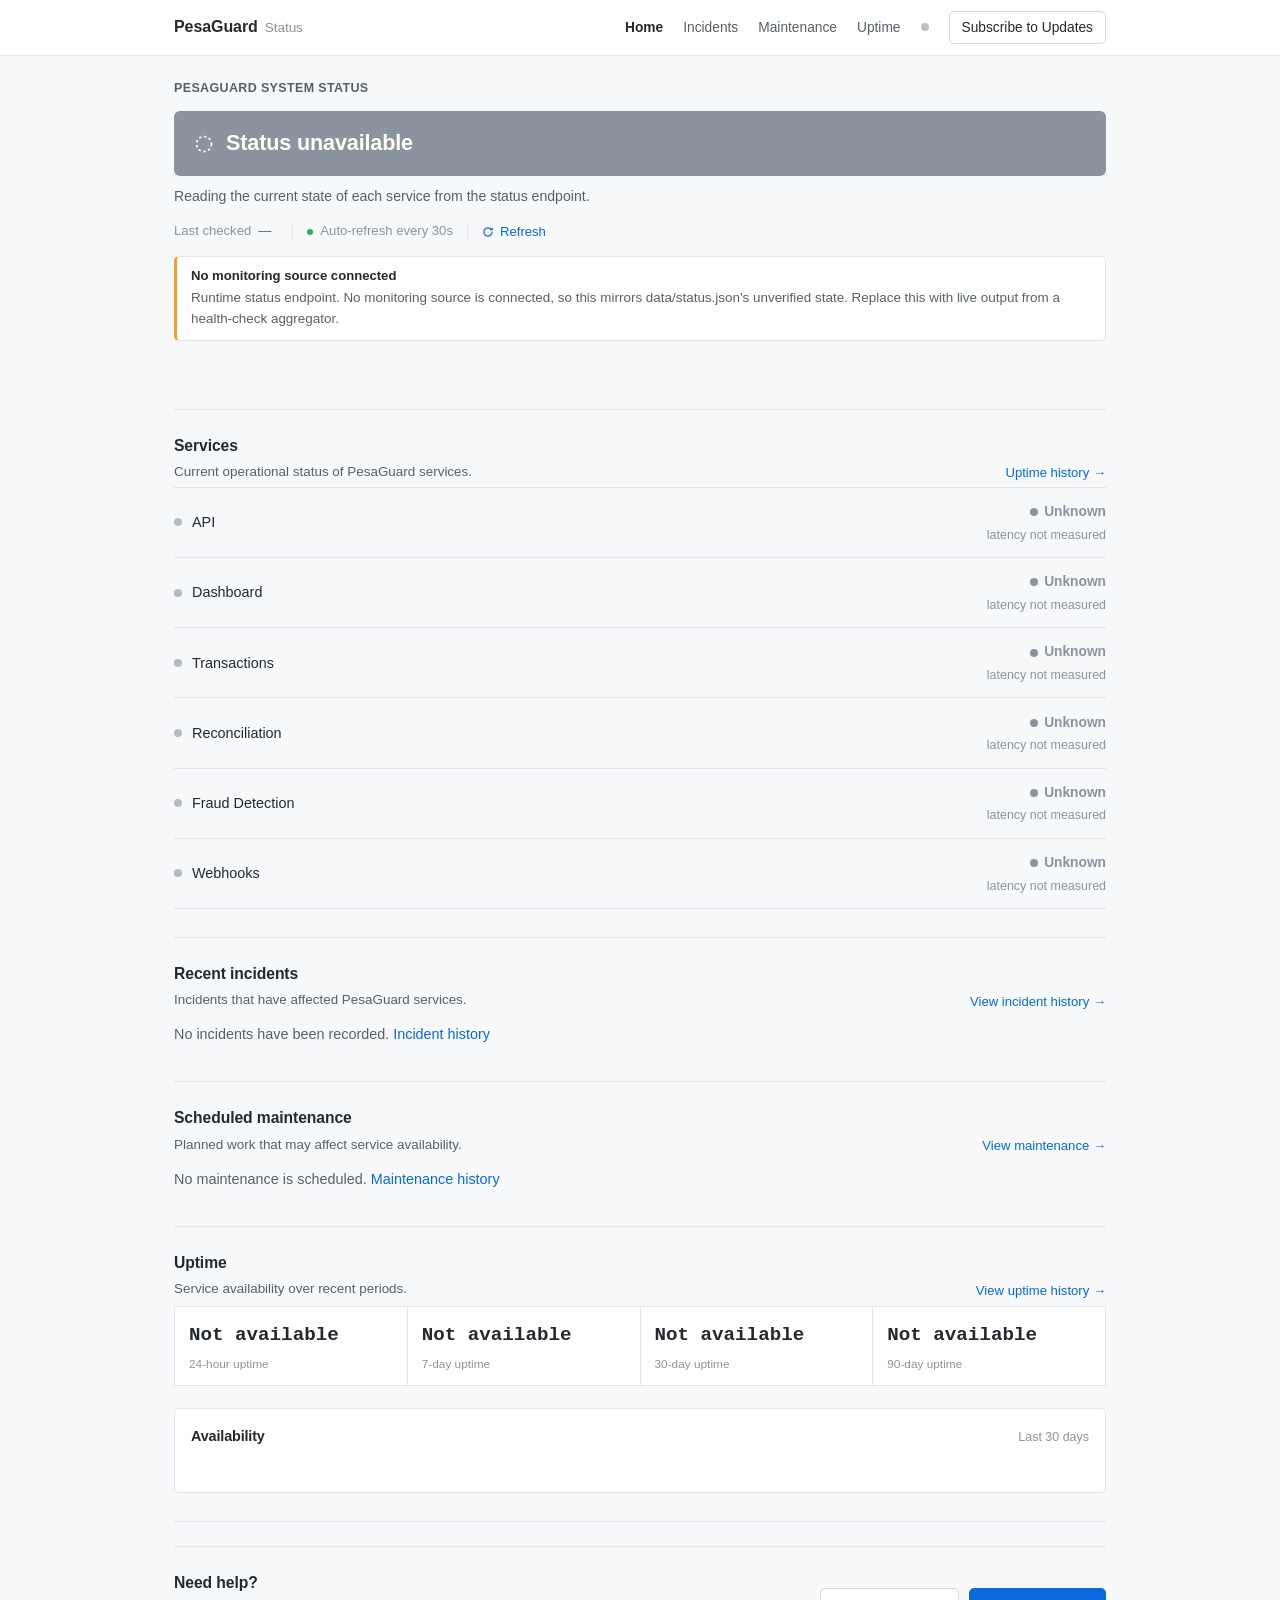
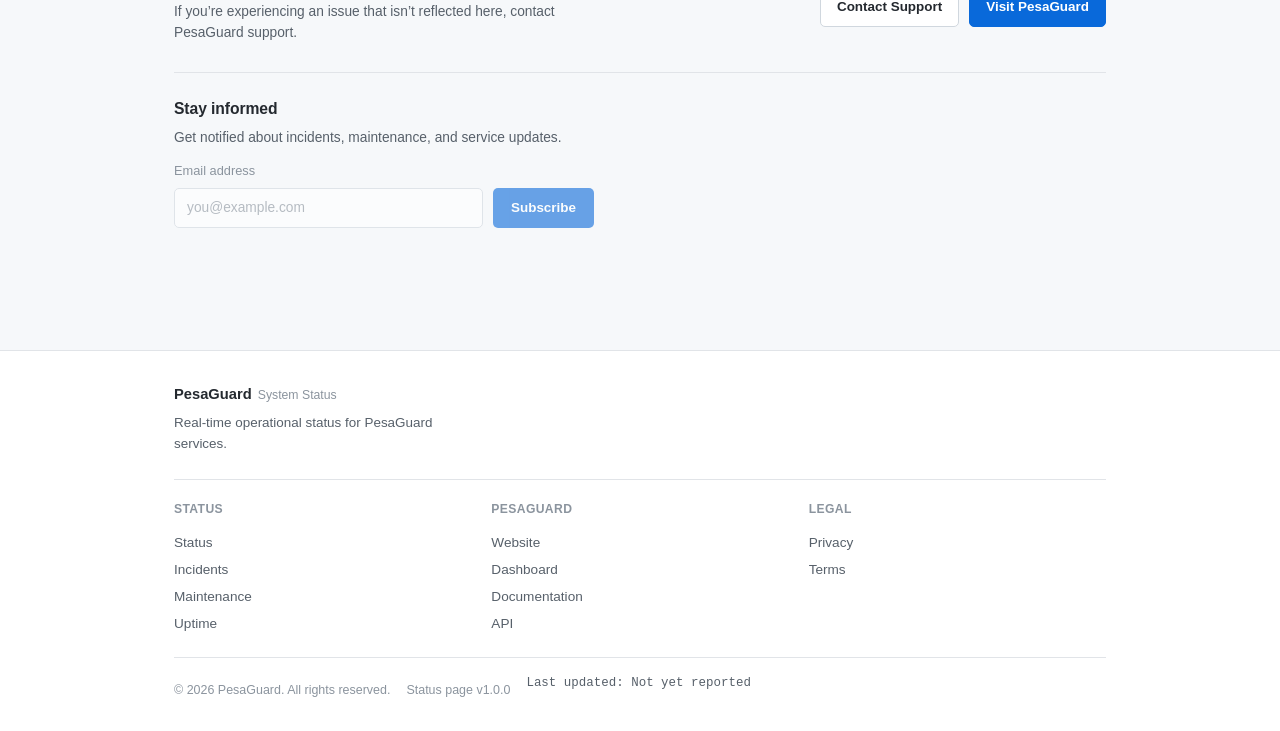
==== commit 0ebd414b: "Redesign status page to match Atlassian Statuspage / githubstatus.com style - Rework typography, col" ====
--- a/index.html
+++ b/index.html
@@ -6,8 +6,8 @@
   <title>PesaGuard System Status</title>
   <meta name="description" content="Real-time operational status, incidents, maintenance, and uptime for PesaGuard services.">
   <link rel="canonical" href="https://status.pesaguard.victorkipruto.com/">
-  <meta name="theme-color" content="#f4f5ef" media="(prefers-color-scheme: light)">
-  <meta name="theme-color" content="#0b100d" media="(prefers-color-scheme: dark)">
+  <meta name="theme-color" content="#f6f8fa" media="(prefers-color-scheme: light)">
+  <meta name="theme-color" content="#0d1117" media="(prefers-color-scheme: dark)">
 
   <meta property="og:type" content="website">
   <meta property="og:site_name" content="PesaGuard System Status">
@@ -21,9 +21,6 @@
   <meta name="twitter:image" content="https://status.pesaguard.victorkipruto.com/assets/logo/logo.svg">
 
   <link rel="icon" type="image/svg+xml" href="assets/logo/favicon.svg">
-  <link rel="preconnect" href="https://fonts.googleapis.com">
-  <link rel="preconnect" href="https://fonts.gstatic.com" crossorigin>
-  <link href="https://fonts.googleapis.com/css2?family=DM+Mono:wght@400;500&family=Manrope:wght@400;500;600;700;800&display=swap" rel="stylesheet">
   <link rel="stylesheet" href="css/reset.css">
   <link rel="stylesheet" href="css/variables.css">
   <link rel="stylesheet" href="css/global.css">
--- a/css/variables.css
+++ b/css/variables.css
@@ -1,91 +1,80 @@
 /* -----------------------------------------------------------------------
- * PesaGuard Status Site — Design Tokens
- * -----------------------------------------------------------------------
- * Exact mirror of the PesaGuard docs palette and typography. Every value is
- * shared one-to-one so the status site is visually indistinguishable from the
- * rest of the PesaGuard surface.
+ * PesaGuard Status — Design Tokens
+ * Modeled on the classic Atlassian Statuspage layout (as used by
+ * githubstatus.com): plain system type, white page, a colored status
+ * banner, thin-bordered component rows, dated incident history.
  * ------------------------------------------------------------------------- */
 
 :root {
-  --ink: #0e1311;
-  --ink-soft: #161d1a;
-  --paper: #f4f5ef;
-  --paper-raised: #fbfcf7;
-  --paper-sunken: #e9ece2;
-  --paper-deep: #dfe4d8;
-  --lime: #d8ff4f;
-  --lime-deep: #6e831d;
-  --lime-ink: #4d5d12;
-  --lime-wash: rgba(216, 255, 79, 0.18);
-  --lime-veil: rgba(216, 255, 79, 0.07);
-  --forest: #123328;
-  --forest-soft: #1c4739;
-  --signal-green: #8fce3f;
-  --signal-amber: #e5a63c;
-  --signal-red: #d97a6c;
-  --text: #0e1311;
-  --text-muted: #5e6a63;
-  --text-faint: #8a958d;
-  --line: #d7ddd0;
-  --line-soft: #e5e9de;
-  --line-strong: #b7c1ae;
+  --ink: #1b1f23;
+  --paper: #ffffff;
+  --paper-raised: #ffffff;
+  --paper-sunken: #f6f8fa;
+  --paper-deep: #eef1f4;
 
-  /* Status-specific signal colours (extended from the shared palette). */
+  --accent: #0969da;
+  --accent-strong: #0550ae;
+  --accent-wash: rgba(9, 105, 218, 0.08);
+
+  --text: #24292f;
+  --text-muted: #57606a;
+  --text-faint: #8b949e;
+  --line: #e1e4e8;
+  --line-soft: #eaecef;
+  --line-strong: #d0d7de;
+
+  --signal-green: #2fb350;
+  --signal-amber: #eea22c;
+  --signal-red: #d1414b;
+  --signal-slate: #4c72d1;
+
   --status-operational: var(--signal-green);
   --status-degraded: var(--signal-amber);
   --status-outage: var(--signal-red);
-  --status-maintenance: var(--lime-deep);
+  --status-maintenance: var(--signal-slate);
 
-  /* Radii. */
-  --r-sm: 7px;
-  --r-md: 12px;
-  --r-lg: 20px;
+  --r-sm: 3px;
+  --r-md: 5px;
+  --r-lg: 6px;
   --r-full: 999px;
 
-  /* Shadows. */
-  --shadow-xs: 0 1px 2px rgba(14, 19, 17, 0.06);
-  --shadow-sm: 0 6px 18px -10px rgba(14, 19, 17, 0.28);
-  --shadow-md: 0 18px 40px -24px rgba(14, 19, 17, 0.34);
+  --shadow-xs: none;
+  --shadow-sm: 0 1px 0 rgba(27, 31, 35, 0.04);
+  --shadow-md: 0 6px 20px -8px rgba(27, 31, 35, 0.18);
 
-  /* Typography. */
-  --font-sans: Manrope, "Segoe UI", system-ui, -apple-system, sans-serif;
-  --font-mono: "DM Mono", ui-monospace, SFMono-Regular, Menlo, monospace;
+  --font-sans: -apple-system, BlinkMacSystemFont, "Segoe UI", Helvetica, Arial, sans-serif;
+  --font-serif: var(--font-sans);
+  --font-mono: ui-monospace, SFMono-Regular, "SF Mono", Consolas, "Liberation Mono", monospace;
 
-  /* Layout. */
-  --site-max: 1340px;
-  --header-h: 64px;
+  --site-max: 980px;
+  --header-h: 56px;
   --ease-out: cubic-bezier(0.22, 0.61, 0.36, 1);
 
   color-scheme: light;
 }
 
-/* --- Dark theme -----------------------------------------------------------
- * Device-driven only: the OS preference decides the palette.
- * There is no in-page toggle and no data-theme override.
- * ----------------------------------------------------------------------- */
 @media (prefers-color-scheme: dark) {
   :root {
     color-scheme: dark;
-    --paper: #0b100d;
-    --paper-raised: #121a16;
-    --paper-sunken: #070a08;
-    --paper-deep: #050806;
-    --text: #edf1ea;
-    --text-muted: #a4b0a8;
-    --text-faint: #6d7973;
-    --line: #23302a;
-    --line-soft: #19231f;
-    --line-strong: #3a4a41;
-    --forest: #7ddc8f;
-    --forest-soft: #58b571;
-    --lime-ink: #d8ff4f;
-    --lime-deep: #bce85a;
-    --lime-wash: rgba(216, 255, 79, 0.14);
-    --lime-veil: rgba(216, 255, 79, 0.09);
-    --header-bg: rgba(11, 16, 13, 0.86);
-    --shadow-xs: 0 1px 2px rgba(0, 0, 0, 0.4);
-    --shadow-sm: 0 6px 18px -10px rgba(0, 0, 0, 0.55);
-    --shadow-md: 0 18px 40px -24px rgba(0, 0, 0, 0.6);
+    --paper: #0d1117;
+    --paper-raised: #161b22;
+    --paper-sunken: #010409;
+    --paper-deep: #010409;
+    --text: #e6edf3;
+    --text-muted: #9198a1;
+    --text-faint: #6e7681;
+    --line: #30363d;
+    --line-soft: #21262d;
+    --line-strong: #3d444d;
+    --accent: #4493f8;
+    --accent-strong: #6cb0ff;
+    --accent-wash: rgba(68, 147, 248, 0.12);
+    --signal-green: #3fb950;
+    --signal-amber: #d29922;
+    --signal-red: #f85149;
+    --signal-slate: #6e94e8;
+    --shadow-sm: 0 1px 0 rgba(0, 0, 0, 0.4);
+    --shadow-md: 0 12px 32px -16px rgba(0, 0, 0, 0.6);
   }
 }
 
@@ -96,16 +85,16 @@
 
 body {
   margin: 0;
-  background: var(--paper);
+  background: var(--paper-sunken);
   color: var(--text);
   font-family: var(--font-sans);
-  font-size: 0.95rem;
-  line-height: 1.6;
+  font-size: 0.9rem;
+  line-height: 1.55;
   -webkit-font-smoothing: antialiased;
 }
 
-a { color: var(--forest); }
-a:hover { color: var(--lime-ink); }
+a { color: var(--accent); text-decoration: none; }
+a:hover { color: var(--accent-strong); text-decoration: underline; }
 
 .visually-hidden {
   position: absolute;
@@ -119,9 +108,8 @@
   border: 0;
 }
 
-/* Keyboard focus is always visible. */
 :focus-visible {
-  outline: 2px solid var(--lime-deep);
+  outline: 2px solid var(--accent);
   outline-offset: 2px;
 }
 
@@ -141,8 +129,8 @@
   border: 1px solid var(--line-strong);
   border-radius: var(--r-sm);
   box-shadow: var(--shadow-md);
-  font-weight: 700;
+  font-weight: 600;
   text-decoration: none;
 }
 
-::selection { background: var(--lime); color: var(--ink); }
+::selection { background: var(--accent-wash); color: var(--ink); }
--- a/css/global.css
+++ b/css/global.css
@@ -1,34 +1,31 @@
 /* -----------------------------------------------------------------------
- * PesaGuard Status Site — Global styles
- * -----------------------------------------------------------------------
- * Typography, colour helpers, and baseline utilities that every page shares.
- * This file intentionally mirrors the docs `variables.css` body rules with
- * status-site-specific additions.
+ * PesaGuard Status — Global styles
  * ------------------------------------------------------------------------- */
 
-/* --- Typography scale ------------------------------------------------------ */
 .status-page h1 {
-  font-size: clamp(2rem, 1.3rem + 3vw, 3.2rem);
-  line-height: 1.04;
-  letter-spacing: -0.045em;
-  margin: 0 0 16px;
+  font-family: var(--font-sans);
+  font-weight: 600;
+  font-size: clamp(1.5rem, 1.25rem + 1vw, 1.85rem);
+  line-height: 1.25;
+  letter-spacing: -0.005em;
+  margin: 0 0 10px;
   color: var(--ink);
 }
 
 .status-page h2 {
-  font-size: 1.4rem;
-  letter-spacing: -0.02em;
-  margin: 44px 0 10px;
-  padding-top: 20px;
-  border-top: 1px solid var(--line-soft);
+  font-size: 1.05rem;
+  font-weight: 600;
+  letter-spacing: -0.005em;
+  margin: 0;
 }
 
 .status-page h3 {
-  font-size: 1.08rem;
-  margin: 28px 0 8px;
+  font-size: 0.98rem;
+  font-weight: 600;
+  margin: 0 0 8px;
 }
 
-.status-page p { margin: 0 0 14px; }
+.status-page p { margin: 0 0 14px; color: var(--text-muted); }
 
 .status-page ul, .status-page ol {
   margin: 0 0 16px;
@@ -36,7 +33,7 @@
 }
 
 .status-page li { margin-bottom: 6px; }
-.status-page li::marker { color: var(--lime-deep); }
+.status-page li::marker { color: var(--accent); }
 
 .status-page small { color: var(--text-faint); }
 
@@ -44,12 +41,11 @@
   font: 500 0.86em / 1.5 var(--font-mono);
   background: var(--paper-sunken);
   border: 1px solid var(--line-soft);
-  border-radius: 5px;
+  border-radius: var(--r-sm);
   padding: 1px 6px;
   white-space: nowrap;
 }
 
-/* --- Utility classes ------------------------------------------------------- */
 .text-center { text-align: center; }
 .text-muted { color: var(--text-muted); }
 .text-faint { color: var(--text-faint); }
@@ -57,96 +53,63 @@
 .text-warning { color: var(--signal-amber); }
 .text-danger { color: var(--signal-red); }
 
-/* --- Layout helpers -------------------------------------------------------- */
 .status-container {
   max-width: var(--site-max);
   margin-inline: auto;
-  padding-inline: clamp(20px, 4vw, 44px);
+  padding-inline: clamp(20px, 4vw, 32px);
 }
 
-.status-main {
-  padding-block: 40px 96px;
+.status-main { padding-block: 8px 96px; }
+
+.status-max-width { max-width: 62ch; }
+
+/* Small quiet section label — no tracked-out caps, no leading rule. */
+.status-eyebrow {
+  display: block;
+  margin: 0 0 10px;
+  font: 500 0.82rem / 1.4 var(--font-sans);
+  color: var(--text-faint);
 }
 
-.status-max-width {
-  max-width: 76ch;
+.status-section-title {
+  margin-bottom: 20px;
+  display: flex;
+  align-items: baseline;
+  justify-content: space-between;
+  gap: 16px;
 }
 
-/* --- Eyebrow --------------------------------------------------------------- */
-.status-eyebrow {
-  display: inline-flex;
-  align-items: center;
-  gap: 10px;
-  margin: 0 0 14px;
-  font: 500 12px / 1.4 var(--font-mono);
-  text-transform: uppercase;
-  letter-spacing: 0.14em;
-  color: var(--lime-deep);
+.status-section-title h2 { margin: 0; }
+
+.status-section-title .view-all {
+  font: 500 0.82rem / 1.4 var(--font-sans);
+  color: var(--text-faint);
 }
 
-.status-eyebrow::before {
-  content: "";
-  width: 24px;
-  height: 1px;
-  background: currentColor;
-  opacity: 0.6;
+.status-section-title .view-all:hover { color: var(--accent); }
+
+/* Ledger list — replaces the card-grid pattern site-wide. */
+.status-card-grid {
+  display: flex;
+  flex-direction: column;
+  margin: 4px 0 24px;
+  border-top: 1px solid var(--line);
 }
 
-/* --- Section heading -------------------------------------------------------- */
-.status-section-title {
-  margin-bottom: 26px;
+.status-card {
   display: flex;
   align-items: center;
   justify-content: space-between;
   gap: 16px;
+  padding: 16px 2px;
+  border-bottom: 1px solid var(--line);
+  text-decoration: none;
+  color: inherit;
+  transition: background 120ms var(--ease-out);
 }
 
-.status-section-title h2 {
-  margin: 0;
-  padding: 0;
-  border: 0;
-}
+.status-card:hover { background: var(--paper-sunken); text-decoration: none; }
 
-.status-section-title .view-all {
-  font: 600 11px / 1.4 var(--font-mono);
-  letter-spacing: 0.1em;
-  text-transform: uppercase;
-  color: var(--text-faint);
-}
-
-.status-section-title .view-all:hover { color: var(--text); }
-
-/* --- Card grid ------------------------------------------------------------- */
-.status-card-grid {
-  display: grid;
-  grid-template-columns: repeat(auto-fit, minmax(220px, 1fr));
-  gap: 14px;
-  margin: 22px 0 30px;
-}
-
-.status-card {
-  display: block;
-  border: 1px solid var(--line);
-  border-radius: var(--r-md);
-  background: var(--paper-raised);
-  padding: 18px 20px;
-  text-decoration: none;
-  color: inherit;
-  transition: border-color 140ms var(--ease-out), box-shadow 140ms var(--ease-out), transform 140ms var(--ease-out);
-}
-
-.status-card:hover {
-  border-color: var(--line-strong);
-  box-shadow: var(--shadow-sm);
-  transform: translateY(-1px);
-}
-
-.status-card:focus-visible {
-  outline: 2px solid var(--lime-deep);
-  outline-offset: 2px;
-}
-
-/* Screen-reader-only text — alias of visually-hidden. */
 .sr-only {
   position: absolute;
   width: 1px;
@@ -173,6 +136,6 @@
   border: 1px solid var(--line-strong);
   border-radius: var(--r-sm);
   box-shadow: var(--shadow-md);
-  font-weight: 700;
+  font-weight: 600;
   text-decoration: none;
 }
--- a/css/layout.css
+++ b/css/layout.css
@@ -1,28 +1,23 @@
 /* -----------------------------------------------------------------------
- * PesaGuard Status Site — Layout (header, shell)
- * -----------------------------------------------------------------------
- * Adapted from the docs layout.css for the standalone status site.
+ * PesaGuard Status — Layout (header, footer, shell)
+ * Plain statuspage-style chrome: thin header, system links, bordered
+ * "Subscribe" button.
  * ------------------------------------------------------------------------- */
-
-/* --- Header --------------------------------------------------------------- */
 
 .status-header {
   position: sticky;
   top: 0;
   z-index: 40;
   height: var(--header-h);
-  background: var(--header-bg, rgba(251, 252, 247, 0.92));
-  backdrop-filter: blur(12px);
-  -webkit-backdrop-filter: blur(12px);
+  background: var(--paper);
   border-bottom: 1px solid var(--line);
-  transition: background-color 0.2s var(--ease-out), border-color 0.2s var(--ease-out), box-shadow 0.28s var(--ease-out);
 }
 
 .status-header-inner {
   max-width: var(--site-max);
   margin-inline: auto;
   height: 100%;
-  padding-inline: clamp(20px, 4vw, 44px);
+  padding-inline: clamp(16px, 4vw, 24px);
   display: flex;
   align-items: center;
   gap: 18px;
@@ -30,70 +25,62 @@
 
 .status-brand {
   display: inline-flex;
-  align-items: center;
-  gap: 10px;
+  align-items: baseline;
+  gap: 7px;
   text-decoration: none;
   color: var(--text);
-  font-weight: 800;
-  letter-spacing: -0.02em;
-  font-size: 1.05rem;
-}
-
-.status-brand img { width: 26px; height: 26px; display: block; }
+  font-weight: 600;
+  letter-spacing: -0.005em;
+  font-size: 1rem;
+}
+
+.status-brand:hover { text-decoration: none; color: var(--text); }
+.status-brand img { width: 18px; height: 18px; display: none; }
 
 .status-brand small {
-  font: 500 11px / 1 var(--font-mono);
-  letter-spacing: 0.1em;
-  text-transform: uppercase;
+  font: 400 0.85em / 1 var(--font-sans);
   color: var(--text-faint);
-  border-left: 1px solid var(--line);
-  padding-left: 10px;
 }
 
 .status-header-links {
   margin-left: auto;
   display: flex;
   align-items: center;
-  gap: 4px 18px;
-  font-size: 13px;
+  gap: 20px;
+  font-size: 0.86rem;
 }
 
 .status-header-links a {
   color: var(--text-muted);
   text-decoration: none;
-  padding: 6px 8px;
-  border-radius: 6px;
-}
-
-.status-header-links a:hover {
+}
+
+.status-header-links a:hover { color: var(--accent); text-decoration: none; }
+.status-header-links a[aria-current="page"] { color: var(--text); font-weight: 600; }
+
+.status-header-links .status-subscribe-link {
+  display: inline-flex;
+  align-items: center;
+  padding: 5px 12px;
+  border: 1px solid var(--line-strong);
+  border-radius: var(--r-md);
   color: var(--text);
-  background: var(--paper-sunken);
-}
-
-.status-header-links a[aria-current="page"] {
-  color: var(--text);
-  font-weight: 700;
-  background: var(--paper-sunken);
-}
-
-.status-header.is-scrolled {
-  border-bottom-color: var(--line-strong);
-  box-shadow: var(--shadow-sm);
-}
-
-.status-header-links .status-subscribe-link {
-  color: var(--text);
-  font-weight: 700;
-  border: 1px solid var(--line);
-  background: var(--paper-raised);
+  font-weight: 500;
   white-space: nowrap;
 }
 
 .status-header-links .status-subscribe-link:hover {
-  border-color: var(--line-strong);
-  background: var(--paper-sunken);
-  color: var(--text);
-}
+  border-color: var(--accent);
+  color: var(--accent);
+  background: var(--accent-wash);
+}
+
+.status-indicator-mini {
+  display: inline-flex;
+  align-items: center;
+}
+
+.status-indicator-mini .status-dot { width: 8px; height: 8px; }
 
 /* --- Mobile nav toggle ----------------------------------------------------- */
 
@@ -103,11 +90,11 @@
   justify-content: center;
   align-items: center;
   gap: 4px;
-  width: 34px;
-  height: 34px;
+  width: 30px;
+  height: 30px;
   border-radius: var(--r-sm);
-  border: 1px solid var(--line);
-  background: var(--paper-raised);
+  border: none;
+  background: none;
   cursor: pointer;
   flex: none;
 }
@@ -115,48 +102,27 @@
 .status-nav-toggle span {
   display: block;
   width: 16px;
-  height: 2px;
-  background: var(--text-muted);
-  border-radius: 2px;
+  height: 1.5px;
+  background: var(--text);
   transition: transform 0.2s var(--ease-out), opacity 0.2s var(--ease-out);
 }
 
-.status-nav-toggle[aria-expanded="true"] span:nth-child(1) {
-  transform: translateY(6px) rotate(45deg);
-}
-
-.status-nav-toggle[aria-expanded="true"] span:nth-child(2) {
-  opacity: 0;
-}
-
-.status-nav-toggle[aria-expanded="true"] span:nth-child(3) {
-  transform: translateY(-6px) rotate(-45deg);
-}
-
-/* --- Shell ---------------------------------------------------------------- */
-
-.status-shell {
-  max-width: var(--site-max);
-  margin-inline: auto;
-  padding-inline: clamp(20px, 4vw, 44px);
-}
-
+.status-nav-toggle[aria-expanded="true"] span:nth-child(1) { transform: translateY(5.5px) rotate(45deg); }
+.status-nav-toggle[aria-expanded="true"] span:nth-child(2) { opacity: 0; }
+.status-nav-toggle[aria-expanded="true"] span:nth-child(3) { transform: translateY(-5.5px) rotate(-45deg); }
+
+/* --- Shell ------------------------------------------------------------------ */
+
+.status-shell,
 .status-container {
   max-width: var(--site-max);
   margin-inline: auto;
-  padding-inline: clamp(20px, 4vw, 44px);
-}
-
-/* --- Responsive layout (header) -------------------------------------------- */
+  padding-inline: clamp(16px, 4vw, 24px);
+}
 
 @media (max-width: 700px) {
-  .status-header-links {
-    display: none;
-  }
-
-  .status-nav-toggle {
-    display: flex;
-  }
+  .status-header-links { display: none; }
+  .status-nav-toggle { display: flex; }
 
   .status-header-links.is-open {
     display: flex;
@@ -165,17 +131,18 @@
     left: 0;
     right: 0;
     flex-direction: column;
+    align-items: flex-start;
     gap: 2px;
     margin: 0;
-    padding: 10px clamp(20px, 4vw, 44px) 16px;
+    padding: 10px clamp(16px, 4vw, 24px) 16px;
     background: var(--paper);
     border-bottom: 1px solid var(--line);
     box-shadow: var(--shadow-md);
     opacity: 0;
     visibility: hidden;
-    transform: translateY(-8px);
+    transform: translateY(-6px);
     pointer-events: none;
-    transition: opacity 200ms var(--ease-out), transform 200ms var(--ease-out), visibility 0s linear 200ms;
+    transition: opacity 180ms var(--ease-out), transform 180ms var(--ease-out), visibility 0s linear 180ms;
   }
 
   .status-header-links.is-open {
@@ -183,16 +150,96 @@
     visibility: visible;
     transform: none;
     pointer-events: auto;
-    transition: opacity 200ms var(--ease-out), transform 200ms var(--ease-out), visibility 0s;
+    transition: opacity 180ms var(--ease-out), transform 180ms var(--ease-out), visibility 0s;
   }
 
-  .status-header-links.is-open a {
-    opacity: 1;
-    transform: none;
-  }
-
-  .status-header-links.is-open a:nth-child(1) { transition-delay: 30ms; }
-  .status-header-links.is-open a:nth-child(2) { transition-delay: 60ms; }
-  .status-header-links.is-open a:nth-child(3) { transition-delay: 90ms; }
-  .status-header-links.is-open a:nth-child(4) { transition-delay: 120ms; }
-}
+  .status-header-links.is-open a { width: 100%; padding: 8px 0; }
+  .status-header-links.is-open .status-subscribe-link { display: inline-flex; width: auto; }
+}
+
+/* --- Footer ------------------------------------------------------------------ */
+
+.status-footer {
+  border-top: 1px solid var(--line);
+  margin-top: 32px;
+  padding: 32px 0 24px;
+  background: var(--paper);
+}
+
+.status-footer-inner {
+  max-width: var(--site-max);
+  margin-inline: auto;
+  padding-inline: clamp(16px, 4vw, 24px);
+}
+
+.status-footer-brand {
+  display: block;
+}
+
+.status-footer-logo {
+  display: inline-flex;
+  align-items: baseline;
+  gap: 6px;
+  text-decoration: none;
+  color: var(--text);
+  font-size: 0.92rem;
+}
+
+.status-footer-logo:hover { text-decoration: none; }
+.status-footer-logo img { display: none; }
+.status-footer-logo small { font-weight: 400; color: var(--text-faint); }
+
+.status-footer-brand p {
+  margin: 8px 0 0;
+  color: var(--text-muted);
+  font-size: 0.84rem;
+  max-width: 40ch;
+}
+
+.status-footer-grid {
+  margin-top: 24px;
+  display: grid;
+  grid-template-columns: repeat(3, minmax(0, 1fr));
+  gap: 20px;
+  padding-top: 20px;
+  border-top: 1px solid var(--line);
+}
+
+.status-footer-grid h3 {
+  font-size: 0.76rem;
+  font-weight: 600;
+  color: var(--text-faint);
+  text-transform: uppercase;
+  letter-spacing: 0.03em;
+  margin: 0 0 10px;
+}
+
+.status-footer-grid a {
+  display: block;
+  color: var(--text-muted);
+  font-size: 0.85rem;
+  padding: 3px 0;
+  text-decoration: none;
+}
+
+.status-footer-grid a:hover { color: var(--accent); text-decoration: none; }
+
+.status-footer-utility nav { display: none; }
+
+.status-footer-bottom {
+  margin-top: 20px;
+  padding-top: 16px;
+  border-top: 1px solid var(--line);
+  display: flex;
+  align-items: center;
+  gap: 16px;
+  flex-wrap: wrap;
+  font-size: 0.78rem;
+  color: var(--text-faint);
+}
+
+.status-footer-bottom .status-last-updated { font-family: var(--font-mono); }
+
+@media (max-width: 700px) {
+  .status-footer-grid { grid-template-columns: repeat(2, 1fr); }
+}
--- a/css/components.css
+++ b/css/components.css
@@ -1,8 +1,7 @@
 /* -----------------------------------------------------------------------
- * PesaGuard Status Site — Components (pills, dots, icons)
- * -----------------------------------------------------------------------
- * Status pills, status cards, icon badges, and other reusable UI elements.
- * These build on the shared design tokens from variables.css.
+ * PesaGuard Status — Components
+ * Statuspage-style: plain colored status text (small dot before it),
+ * thin-bordered rows, no shadow/card chrome.
  * ------------------------------------------------------------------------- */
 
 /* --- Status Pill (inline badge) ------------------------------------------- */
@@ -10,73 +9,35 @@
 .status-pill {
   display: inline-flex;
   align-items: center;
-  gap: 7px;
-  padding: 4px 12px;
-  border-radius: var(--r-full);
-  border: 1px solid var(--line);
-  background: var(--paper-raised);
-  font: 600 11px / 1.5 var(--font-mono);
-  letter-spacing: 0.08em;
-  text-transform: uppercase;
+  gap: 6px;
+  padding: 0;
+  border-radius: 0;
+  border: none;
+  background: none;
+  font: 600 0.86rem / 1.5 var(--font-sans);
   color: var(--text-muted);
   vertical-align: middle;
 }
 
 .status-pill i {
-  width: 7px;
-  height: 7px;
+  width: 8px;
+  height: 8px;
   border-radius: 50%;
   background: currentColor;
   flex: none;
 }
 
-.status-pill[data-tone="operational"] {
-  color: var(--lime-ink);
-  border-color: rgba(110, 131, 29, 0.35);
-  background: var(--lime-veil);
-}
-
-.status-pill[data-tone="operational"] i { background: var(--signal-green); }
-
-.status-pill[data-tone="degraded"] {
-  color: #8a5a0e;
-  border-color: rgba(229, 166, 60, 0.45);
-  background: rgba(229, 166, 60, 0.07);
-}
-
-.status-pill[data-tone="degraded"] i { background: var(--signal-amber); }
-
-.status-pill[data-tone="outage"] {
-  color: #8a3a30;
-  border-color: rgba(217, 122, 108, 0.4);
-  background: rgba(217, 122, 108, 0.07);
-}
-
-.status-pill[data-tone="outage"] i { background: var(--signal-red); }
-
-.status-pill[data-tone="maintenance"] {
-  color: #3d7ea6;
-  border-color: rgba(61, 126, 166, 0.4);
-  background: rgba(61, 126, 166, 0.07);
-}
-
-.status-pill[data-tone="maintenance"] i { background: var(--forest); }
-
-.status-pill[data-tone="unknown"] {
-  color: var(--text-muted);
-  border-color: var(--line);
-}
-
-.status-pill[data-tone="unknown"] i {
-  background: var(--text-muted);
-  opacity: 0.5;
-}
+.status-pill[data-tone="operational"] { color: var(--signal-green); }
+.status-pill[data-tone="degraded"] { color: var(--signal-amber); }
+.status-pill[data-tone="outage"] { color: var(--signal-red); }
+.status-pill[data-tone="maintenance"] { color: var(--signal-slate); }
+.status-pill[data-tone="unknown"] { color: var(--text-faint); }
 
 /* --- Status Dot (standalone circle) --------------------------------------- */
 
 .status-dot {
-  width: 9px;
-  height: 9px;
+  width: 8px;
+  height: 8px;
   border-radius: 50%;
   display: inline-block;
   flex: none;
@@ -85,18 +46,8 @@
 .status-dot.operational { background: var(--signal-green); }
 .status-dot.degraded { background: var(--signal-amber); }
 .status-dot.outage { background: var(--signal-red); }
-.status-dot.maintenance { background: var(--lime-deep); }
-.status-dot.unknown { background: var(--text-muted); opacity: 0.5; }
-
-/* --- Status Icon (SVG) ---------------------------------------------------- */
-
-.status-icon {
-  width: 16px;
-  height: 16px;
-  display: inline-block;
-  flex: none;
-  vertical-align: middle;
-}
+.status-dot.maintenance { background: var(--signal-slate); }
+.status-dot.unknown { background: var(--text-faint); opacity: 0.6; }
 
 /* --- Status Icon (SVG) ---------------------------------------------------- */
 
@@ -111,130 +62,123 @@
 .status-icon.operational { fill: var(--signal-green); }
 .status-icon.degraded { fill: var(--signal-amber); }
 .status-icon.outage { fill: var(--signal-red); }
-.status-icon.maintenance { fill: var(--forest); }
+.status-icon.maintenance { fill: var(--signal-slate); }
 
-/* --- Service Status Card --------------------------------------------------- */
+/* --- Service Status Row (component list) ----------------------------------- */
 
 .service-status-card {
   display: flex;
   align-items: center;
   justify-content: space-between;
   gap: 14px;
-  padding: 16px 18px;
-  border: 1px solid var(--line);
-  border-radius: var(--r-md);
-  background: var(--paper-raised);
-  box-shadow: var(--shadow-xs);
-  transition: border-color 140ms var(--ease-out), background-color 140ms var(--ease-out);
+  padding: 13px 0;
+  border: none;
+  border-bottom: 1px solid var(--line);
+  border-radius: 0;
+  background: none;
+  box-shadow: none;
 }
 
-.service-status-card:hover {
-  border-color: var(--line-strong);
-  background: var(--paper-sunken);
-}
-
-.service-status-card:focus-within {
-  outline: 2px solid var(--lime-deep);
-  outline-offset: 2px;
-}
+.status-list > .service-status-card:first-child,
+#service-list > .service-status-card:first-child { border-top: 1px solid var(--line); }
 
 .service-status-card .service-name {
   display: flex;
   align-items: center;
-  gap: 12px;
-  font-size: 14px;
-  font-weight: 600;
+  gap: 10px;
+  font-size: 0.9rem;
+  color: var(--text);
 }
 
-.service-status-card .service-name .status-icon {
-  width: 20px;
-  height: 20px;
+.service-status-card .service-name .status-icon { width: 16px; height: 16px; }
+.service-status-card .service-meta { text-align: right; font-size: 0.85rem; }
+.service-status-card .service-meta > span:last-child { font: 400 0.78rem / 1.4 var(--font-sans); color: var(--text-faint); }
+
+/* --- Incident Row (Past Incidents list) ------------------------------------ */
+
+.incident-card {
+  border: none;
+  border-top: 1px solid var(--line);
+  border-radius: 0;
+  background: none;
+  padding: 18px 0;
+  margin-bottom: 0;
+  box-shadow: none;
 }
 
-.service-status-card .service-meta {
-  text-align: right;
-  font-size: 12px;
-  color: var(--text-faint);
-}
-
-/* --- Incident Card --------------------------------------------------------- */
-
-.incident-card {
-  border: 1px solid var(--line);
-  border-left: 4px solid var(--line);
-  border-radius: var(--r-md);
-  background: var(--paper-raised);
-  padding: 20px 22px;
-  margin-bottom: 14px;
-  box-shadow: var(--shadow-xs);
-}
-
-.incident-card[data-severity="major"] { border-left-color: var(--signal-red); }
-.incident-card[data-severity="high"] { border-left-color: var(--signal-amber); }
-.incident-card[data-severity="medium"] { border-left-color: var(--signal-green); }
+.incident-list > .incident-card:last-of-type { border-bottom: 1px solid var(--line); }
 
 .incident-card-header {
   display: flex;
   align-items: center;
   justify-content: space-between;
   gap: 12px;
-  margin-bottom: 12px;
+  margin-bottom: 8px;
   flex-wrap: wrap;
 }
 
 .incident-card-title {
-  font-size: 1.1rem;
-  font-weight: 700;
+  font-size: 0.98rem;
+  font-weight: 600;
+  color: var(--accent);
+}
+
+.incident-card-footer {
+  margin-top: 6px;
+  font-size: 0.8rem;
+  color: var(--text-faint);
 }
 
 .incident-card-meta {
-  font: 500 10px / 1.4 var(--font-mono);
-  letter-spacing: 0.08em;
-  text-transform: uppercase;
+  font: 400 0.78rem / 1.4 var(--font-sans);
   color: var(--text-faint);
 }
 
 .incident-timeline {
-  margin-top: 16px;
-  padding-top: 14px;
-  border-top: 1px solid var(--line-soft);
+  margin: 10px 0 0;
+  padding: 0;
   list-style: none;
 }
 
-.incident-timeline li {
+.incident-timeline-item {
+  display: flex;
+  flex-direction: column;
   padding: 10px 0;
-  border-bottom: 1px solid var(--line-soft);
-  font-size: 13px;
+  border-top: 1px solid var(--line-soft);
+  font-size: 0.85rem;
 }
 
-.incident-timeline li:last-child { border-bottom: 0; }
+.incident-timeline-item:first-child { border-top: none; padding-top: 0; }
 
-.incident-timeline .timeline-timestamp {
-  font: 500 10.5px / 1.4 var(--font-mono);
-  letter-spacing: 0.06em;
-  text-transform: uppercase;
-  color: var(--text-faint);
+.incident-timeline-item .timeline-status {
+  order: 1;
+  font-weight: 600;
+  color: var(--text);
 }
 
-.incident-timeline .timeline-desc {
+.incident-timeline-item .timeline-desc {
+  order: 2;
   color: var(--text-muted);
   margin: 2px 0 0;
 }
 
-/* --- Maintenance Card ------------------------------------------------------ */
+.incident-timeline-item .timeline-timestamp {
+  order: 3;
+  font: 400 0.78rem / 1.4 var(--font-sans);
+  color: var(--text-faint);
+  margin-top: 4px;
+}
+
+/* --- Maintenance Row --------------------------------------------------------- */
 
 .maintenance-card {
-  border: 1px solid var(--line);
-  border-radius: var(--r-md);
-  background: var(--paper-raised);
-  padding: 18px 20px;
-  margin-bottom: 14px;
-  box-shadow: var(--shadow-xs);
-}
-
-.maintenance-card:hover {
-  border-color: var(--line-strong);
-  box-shadow: var(--shadow-sm);
+  border: none;
+  border-top: 1px solid var(--line);
+  border-radius: 0;
+  background: none;
+  padding: 16px 0;
+  margin-bottom: 0;
+  box-shadow: none;
 }
 
 .maintenance-card-header {
@@ -243,11 +187,8 @@
   justify-content: space-between;
   gap: 12px;
   flex-wrap: wrap;
-  margin-bottom: 12px;
+  margin-bottom: 8px;
 }
 
-.maintenance-card-title {
-  font-size: 1.1rem;
-  font-weight: 700;
-}
-
+.maintenance-card-title { font-size: 0.96rem; font-weight: 600; color: var(--text); }
+.maintenance-card-meta { font: 400 0.78rem / 1.4 var(--font-sans); color: var(--text-faint); }
--- a/css/status.css
+++ b/css/status.css
@@ -1,99 +1,56 @@
 /* -----------------------------------------------------------------------
- * PesaGuard Status Site — Home page (index.html)
+ * PesaGuard Status — Home page (index.html)
+ * Statuspage-style: a colored banner carries the overall state, plain
+ * component rows below, dated incident history further down.
  * ------------------------------------------------------------------------- */
 
-.status-hero {
-  padding: clamp(28px, 4vw, 48px) 0 clamp(20px, 3vw, 32px);
-  border-bottom: 1px solid var(--line-soft);
-}
+.status-hero { padding: 24px 0 20px; }
 
 .status-eyebrow {
   margin: 0 0 10px;
-  font: 500 12px / 1.4 var(--font-mono);
+  font: 600 0.78rem / 1.4 var(--font-sans);
+  color: var(--text-faint);
   text-transform: uppercase;
-  letter-spacing: 0.14em;
-  color: var(--lime-deep);
+  letter-spacing: 0.03em;
+  display: block;
+}
+
+/* --- Primary status banner -------------------------------------------------- */
+
+.status-headline { margin: 0 0 16px; }
+
+.status-state {
   display: flex;
-  align-items: center;
-  gap: 10px;
-}
-
-.status-eyebrow::before {
-  content: "";
-  width: 24px;
-  height: 1px;
-  background: currentColor;
-  opacity: 0.6;
-}
-
-/* --- Primary status line -------------------------------------------------- */
-
-.status-headline {
-  margin: 0 0 8px;
-  font-size: clamp(1.55rem, 1.15rem + 1.9vw, 2.1rem);
-  line-height: 1.08;
-  letter-spacing: -0.032em;
-  font-weight: 700;
-}
-
-.status-state {
-  display: inline-flex;
   align-items: center;
   gap: 12px;
   min-width: 0;
-}
-
-.status-glyph {
-  width: 24px;
-  height: 24px;
-  flex: none;
-  transition: color 180ms var(--ease-out), transform 180ms var(--ease-out);
-}
-
-.status-state-text {
-  display: inline-block;
-}
-
-.status-state[data-state="operational"] { color: var(--lime-ink); }
-.status-state[data-state="degraded"] { color: #8a5a0e; }
+  padding: 18px 20px;
+  border-radius: var(--r-lg);
+  background: var(--text-faint);
+  color: #fff;
+  font-size: clamp(1.15rem, 1.05rem + 0.5vw, 1.35rem);
+  font-weight: 600;
+  line-height: 1.3;
+}
+
+.status-glyph { width: 20px; height: 20px; flex: none; fill: #fff; }
+.status-state-text { display: inline-block; }
+
+.status-state[data-state="operational"] { background: var(--signal-green); }
+.status-state[data-state="degraded"] { background: var(--signal-amber); }
 .status-state[data-state="partial-outage"],
 .status-state[data-state="major-outage"],
-.status-state[data-state="outage"] { color: #8a3a30; }
-.status-state[data-state="maintenance"] { color: #3d7ea6; }
-.status-state[data-state="unknown"] { color: var(--text-muted); }
-.status-state[data-state="loading"] { color: var(--text-faint); }
-.status-state[data-state="error"] { color: #8a3a30; }
-
-@media (prefers-color-scheme: dark) {
-  .status-state[data-state="degraded"] { color: #e5a63c; }
-  .status-state[data-state="partial-outage"],
-  .status-state[data-state="major-outage"],
-  .status-state[data-state="outage"],
-  .status-state[data-state="error"] { color: #d97a6c; }
-  .status-state[data-state="maintenance"] { color: #7fb6d5; }
-}
-
-/* Subtle pulse only on attention states — never on operational. */
-.status-state[data-state="degraded"] .status-glyph,
-.status-state[data-state="partial-outage"] .status-glyph,
-.status-state[data-state="major-outage"] .status-glyph,
-.status-state[data-state="outage"] .status-glyph {
-  animation: status-glyph-pulse 2.4s ease-in-out infinite;
-}
-
-@keyframes status-glyph-pulse {
-  0%, 100% { transform: scale(1); }
-  50% { transform: scale(1.08); }
-}
-
-@media (prefers-reduced-motion: reduce) {
-  .status-state .status-glyph { animation: none; }
-}
+.status-state[data-state="outage"] { background: var(--signal-red); }
+.status-state[data-state="maintenance"] { background: var(--signal-slate); }
+.status-state[data-state="unknown"] { background: var(--text-faint); }
+.status-state[data-state="loading"] { background: var(--line-strong); color: var(--text-muted); }
+.status-state[data-state="loading"] .status-glyph { fill: var(--text-muted); }
+.status-state[data-state="error"] { background: var(--signal-red); }
 
 .status-hero-subtitle {
-  margin: 0 0 18px;
+  margin: 0 0 16px;
   max-width: 62ch;
-  font-size: 0.95rem;
+  font-size: 0.88rem;
   color: var(--text-muted);
 }
 
@@ -104,243 +61,121 @@
   align-items: center;
   gap: 14px;
   flex-wrap: wrap;
-  font-size: 12.5px;
+  font-size: 0.82rem;
   color: var(--text-faint);
 }
 
-.freshness-item {
-  display: inline-flex;
-  align-items: center;
-  gap: 7px;
-  min-width: 0;
-}
-
+.freshness-item { display: inline-flex; align-items: center; gap: 7px; min-width: 0; }
 .freshness-label { color: var(--text-faint); }
-
-#last-checked {
-  font-family: var(--font-mono);
-  font-size: 12px;
-  color: var(--text-muted);
-}
-
-.freshness-sep {
-  width: 1px;
-  height: 14px;
-  background: var(--line);
-  flex: none;
-}
+#last-checked { font-weight: 500; color: var(--text-muted); }
+
+.freshness-sep { width: 1px; height: 14px; background: var(--line); flex: none; }
 
 .pulse-dot {
-  width: 7px;
-  height: 7px;
-  border-radius: 50%;
-  background: var(--signal-green);
-  flex: none;
+  width: 6px; height: 6px; border-radius: 50%;
+  background: var(--signal-green); flex: none;
   animation: pulse-dot 2s ease-in-out infinite;
 }
 
-#autorefresh[data-paused="true"] .pulse-dot {
-  background: var(--text-faint);
-  animation: none;
-}
-
-@keyframes pulse-dot {
-  0%, 100% { opacity: 0.55; }
-  50% { opacity: 1; }
-}
+#autorefresh[data-paused="true"] .pulse-dot { background: var(--text-faint); animation: none; }
+
+@keyframes pulse-dot { 0%, 100% { opacity: 0.5; } 50% { opacity: 1; } }
 
 /* --- Refresh control --------------------------------------------------------- */
 
 .btn-refresh {
-  display: inline-flex;
-  align-items: center;
-  gap: 7px;
-  padding: 7px 14px;
-  border: 1px solid var(--line);
-  border-radius: var(--r-full);
-  background: var(--paper-raised);
-  color: var(--text-muted);
-  font: 600 11px / 1 var(--font-mono);
-  letter-spacing: 0.08em;
-  text-transform: uppercase;
+  display: inline-flex; align-items: center; gap: 6px;
+  padding: 0; border: none; background: none;
+  color: var(--accent); font: 500 0.82rem / 1 var(--font-sans);
   cursor: pointer;
-  transition: border-color 140ms var(--ease-out), color 140ms var(--ease-out), background 140ms var(--ease-out);
-}
-
-.btn-refresh:hover:not(:disabled) {
-  border-color: var(--line-strong);
-  color: var(--text);
-  background: var(--paper-sunken);
-}
-
-.btn-refresh:focus-visible {
-  outline: 2px solid var(--lime-deep);
-  outline-offset: 2px;
-}
-
+}
+
+.btn-refresh:hover:not(:disabled) { color: var(--accent-strong); text-decoration: underline; }
 .btn-refresh:disabled { cursor: wait; opacity: 0.7; }
-
-.btn-refresh-icon { width: 13px; height: 13px; flex: none; }
-
-.btn-refresh[aria-busy="true"] .btn-refresh-icon {
-  animation: refresh-spin 0.9s linear infinite;
-}
-
-@keyframes refresh-spin {
-  to { transform: rotate(360deg); }
-}
+.btn-refresh-icon { width: 12px; height: 12px; flex: none; }
+.btn-refresh[aria-busy="true"] .btn-refresh-icon { animation: refresh-spin 0.9s linear infinite; }
+
+@keyframes refresh-spin { to { transform: rotate(360deg); } }
 
 @media (prefers-reduced-motion: reduce) {
   .pulse-dot, .btn-refresh[aria-busy="true"] .btn-refresh-icon { animation: none; }
 }
 
-/* --- Unverified / not-connected notice -------------------------------------
- * Shown when the page has no monitoring source. It must be visually distinct
- * so a reader never mistakes "unknown" for "healthy".
- * -------------------------------------------------------------------------- */
+/* --- Unverified / not-connected notice -------------------------------------- */
 
 .status-unverified {
+  border: 1px solid var(--line);
+  border-left: 3px solid var(--signal-amber);
+  border-radius: var(--r-md);
+  background: var(--paper);
+  padding: 10px 14px;
+  margin: 14px 0 20px;
+}
+
+.status-unverified strong { display: block; font: 600 0.82rem / 1.4 var(--font-sans); color: var(--text); margin-bottom: 3px; }
+.status-unverified p { margin: 0; color: var(--text-muted); font-size: 0.84rem; }
+
+/* --- Active incident banner (rendered only when real; JS class) ------------- */
+
+.status-incident-banner {
+  border: 1px solid var(--line);
+  border-left: 3px solid var(--signal-red);
+  border-radius: var(--r-md);
+  background: var(--paper);
+  padding: 14px 16px;
+  margin: 0 0 20px;
+}
+
+.status-incident-banner h2 { margin: 0 0 4px; font-size: 0.95rem; color: var(--text); }
+.status-incident-banner p { margin: 0; font-size: 0.86rem; color: var(--text-muted); }
+.status-incident-banner a { font-weight: 500; }
+
+/* --- Subscription (unavailable) -------------------------------------------- */
+
+.status-subscription form input[disabled],
+.status-subscription form button[disabled] { opacity: 0.6; cursor: not-allowed; }
+
+/* --- Service list ------------------------------------------------------------ */
+
+.service-list { display: block; margin: 0; }
+.service-name-text { display: block; font-size: 0.9rem; }
+
+.service-name-sub {
+  display: block; margin-top: 2px; font-size: 0.78rem; color: var(--text-faint);
+  white-space: nowrap; overflow: hidden; text-overflow: ellipsis;
+}
+
+/* --- Home empty / error states (shared by all home sections) --------------- */
+
+.status-empty {
+  border: none;
+  border-top: 1px solid var(--line);
+  border-radius: 0;
+  background: none;
+  padding: 20px 0;
+}
+
+.status-empty h2, .status-empty strong { display: block; font-size: 0.95rem; font-weight: 600; color: var(--text); margin: 0 0 4px; }
+.status-empty p { margin: 3px 0 0; font-size: 0.86rem; color: var(--text-muted); max-width: 48ch; }
+.status-empty a { font-weight: 500; }
+
+.status-error-box {
+  border: 1px solid var(--line);
+  border-radius: var(--r-md);
+  background: var(--paper);
+  padding: 16px;
+}
+
+.status-error-box p { margin: 0 0 12px; font-size: 0.88rem; color: var(--text-muted); }
+.status-error-box strong { color: var(--text); }
+
+.btn-retry {
+  padding: 6px 14px;
   border: 1px solid var(--line-strong);
-  border-left: 3px solid var(--signal-amber);
-  border-radius: 0 var(--r-md) var(--r-md) 0;
-  background: var(--paper-raised);
-  padding: 14px 18px;
-  margin: 0 0 22px;
-  text-align: left;
-}
-
-.status-unverified strong {
-  display: block;
-  font: 600 11px / 1.4 var(--font-mono);
-  letter-spacing: 0.1em;
-  text-transform: uppercase;
-  color: var(--text-faint);
-  margin-bottom: 4px;
-}
-
-.status-unverified p {
-  margin: 0;
-  color: var(--text-muted);
-  font-size: 13.5px;
-}
-
-/* --- Subscription (unavailable) -------------------------------------------- */
-
-.status-subscription form input[disabled],
-.status-subscription form button[disabled] {
-  opacity: 0.6;
-  cursor: not-allowed;
-}
-
-/* --- Service list ---------------------------------------------------------- */
-
-.service-list {
-  display: grid;
-  grid-template-columns: repeat(2, minmax(0, 1fr));
-  gap: 10px;
-  margin: 0;
-}
-
-.service-status-card { padding: 13px 16px; gap: 12px; min-width: 0; }
-
-.service-status-card .service-name { min-width: 0; }
-
-.service-status-card .service-name .status-dot {
-  width: 10px;
-  height: 10px;
-  margin: 0;
-  box-shadow: none;
-}
-
-.service-status-card .service-name .status-icon { width: 18px; height: 18px; }
-
-.service-name-text {
-  display: block;
-  font-size: 14px;
-  font-weight: 650;
-  letter-spacing: -0.01em;
-}
-
-.service-name-sub {
-  display: block;
-  margin-top: 2px;
-  font-size: 12px;
-  font-weight: 400;
-  color: var(--text-muted);
-  white-space: nowrap;
-  overflow: hidden;
-  text-overflow: ellipsis;
-}
-
-.service-status-card .status-pill { font-size: 10.5px; padding: 4px 11px; }
-
-.service-meta-sub {
-  display: block;
-  margin-top: 5px;
-  font: 500 10.5px / 1.4 var(--font-mono);
-  letter-spacing: 0.04em;
-  color: var(--text-faint);
-}
-
-/* --- Home empty / error states (shared by all home sections) ------------- */
-
-.status-empty {
-  border: 1px dashed var(--line-strong);
   border-radius: var(--r-md);
-  background: var(--paper-raised);
-  padding: 18px 20px;
-  display: flex;
-  align-items: flex-start;
-  gap: 13px;
-}
-
-.status-empty .status-empty-glyph {
-  width: 18px;
-  height: 18px;
-  flex: none;
-  margin-top: 2px;
-  color: var(--text-faint);
-}
-
-.status-empty strong {
-  display: block;
-  font-size: 13.5px;
-  font-weight: 700;
-  letter-spacing: -0.01em;
-}
-
-.status-empty p {
-  margin: 3px 0 0;
-  font-size: 13px;
-  color: var(--text-muted);
-}
-
-.status-empty a { font-weight: 650; }
-
-.status-error-box {
-  border: 1px solid rgba(217, 122, 108, 0.45);
-  border-radius: var(--r-md);
-  background: var(--paper-raised);
-  padding: 18px 20px;
-}
-
-.status-error-box p {
-  margin: 0 0 12px;
-  font-size: 13.5px;
-  color: var(--text-muted);
-}
-
-.status-error-box strong { color: var(--text); }
-
-.btn-retry {
-  padding: 8px 18px;
-  border: 1px solid var(--line-strong);
-  border-radius: var(--r-full);
-  background: var(--paper-raised);
+  background: var(--paper);
   color: var(--text);
-  font: 600 11px / 1 var(--font-mono);
-  letter-spacing: 0.08em;
-  text-transform: uppercase;
+  font: 500 0.82rem / 1 var(--font-sans);
   cursor: pointer;
 }
 
@@ -350,132 +185,112 @@
 
 .status-section {
   margin-top: 28px;
-  padding-top: 26px;
-  border-top: 1px solid var(--line-soft);
-}
-
-.status-section .status-section-title { margin-bottom: 16px; }
-
-.status-section .status-section-title h2 {
-  margin: 0;
-  padding: 0;
-  border: 0;
-  font-size: 1.05rem;
-  letter-spacing: -0.015em;
-}
-
-.status-section-sub {
-  margin: 4px 0 0;
-  font-size: 13px;
-  color: var(--text-muted);
-}
-
-/* --- Uptime summary -------------------------------------------------------- */
-
-.status-uptime-summary {
+  padding-top: 24px;
+  border-top: 1px solid var(--line);
+}
+
+.status-section .status-section-title { margin-bottom: 4px; }
+.status-section .status-section-title h2 { margin: 0; font-size: 0.98rem; font-weight: 600; }
+.status-section-sub { margin: 4px 0 14px; font-size: 0.84rem; color: var(--text-muted); }
+
+/* Homepage section headers use a different markup (.section-head), distinct
+ * from the .status-section-title pattern used on incidents/maintenance/uptime. */
+
+.section-head {
+  display: flex;
+  align-items: flex-end;
+  justify-content: space-between;
+  gap: 16px;
+  margin-bottom: 4px;
+}
+
+.section-head-text h2 { margin: 0; font-size: 0.98rem; font-weight: 600; }
+.section-head-text p { margin: 4px 0 0; font-size: 0.84rem; color: var(--text-muted); }
+
+.section-link {
+  flex: none;
+  font: 500 0.82rem / 1.4 var(--font-sans);
+  color: var(--accent);
+  white-space: nowrap;
+}
+
+.section-link:hover { color: var(--accent-strong); }
+
+@media (max-width: 560px) {
+  .section-head { flex-direction: column; align-items: flex-start; gap: 4px; }
+}
+
+/* --- Uptime summary ---------------------------------------------------------- */
+
+.status-uptime-summary,
+.uptime-grid {
   display: grid;
   grid-template-columns: repeat(4, minmax(0, 1fr));
-  gap: 10px;
-  margin: 0 0 22px;
-}
-
-.status-uptime-summary .uptime-card {
-  border: 1px solid var(--line);
-  border-radius: var(--r-md);
-  background: var(--paper-raised);
+  gap: 0;
+  margin: 6px 0 22px;
+  border-top: 1px solid var(--line);
+  border-left: 1px solid var(--line);
+}
+
+.uptime-card {
+  border: none;
+  border-right: 1px solid var(--line);
+  border-bottom: 1px solid var(--line);
+  border-radius: 0;
+  background: var(--paper);
   text-align: left;
-  padding: 16px 16px 14px;
-  box-shadow: var(--shadow-xs);
+  padding: 14px 14px 13px;
   min-width: 0;
 }
 
-.status-uptime-summary .uptime-card .uptime-value {
-  font-size: 1.35rem;
-  font-weight: 800;
-  letter-spacing: -0.03em;
+.uptime-card .uptime-value {
+  font-family: var(--font-mono);
+  font-size: 1.2rem;
+  font-weight: 600;
   font-variant-numeric: tabular-nums;
-}
-
-.status-uptime-summary .uptime-card .uptime-value.is-missing {
-  color: var(--text-faint);
-  font-weight: 650;
-  font-size: 1.02rem;
-}
-
-.status-uptime-summary .uptime-card .uptime-label {
-  font: 600 10px / 1.4 var(--font-mono);
-  letter-spacing: 0.08em;
-  text-transform: uppercase;
-  color: var(--text-faint);
-  margin-top: 6px;
-}
+  color: var(--text);
+}
+
+.uptime-card .uptime-value.is-missing { color: var(--text-faint); font-weight: 500; font-size: 0.95rem; }
+.uptime-card .uptime-label { font: 500 0.74rem / 1.4 var(--font-sans); color: var(--text-faint); margin-top: 5px; }
 
 .uptime-bar {
   height: 4px;
   border-radius: var(--r-full);
   background: var(--paper-sunken);
-  margin-top: 12px;
+  margin-top: 10px;
   overflow: hidden;
 }
 
-.uptime-bar i {
-  display: block;
-  height: 100%;
-  border-radius: var(--r-full);
-  background: var(--signal-green);
-}
-
+.uptime-bar i { display: block; height: 100%; background: var(--signal-green); }
 .uptime-bar[data-tone="degraded"] i { background: var(--signal-amber); }
 .uptime-bar[data-tone="outage"] i { background: var(--signal-red); }
-.uptime-bar[data-tone="maintenance"] i { background: var(--lime-deep); }
+.uptime-bar[data-tone="maintenance"] i { background: var(--signal-slate); }
 .uptime-bar[data-tone="unknown"] i { background: transparent; }
 
-/* --- Home uptime visualisation --------------------------------------------- */
+/* --- Home uptime visualisation (daily strip) -------------------------------- */
 
 .uptime-viz {
   border: 1px solid var(--line);
   border-radius: var(--r-md);
-  background: var(--paper-raised);
-  padding: 18px 18px 16px;
-  box-shadow: var(--shadow-xs);
-}
-
-.uptime-viz-head {
-  display: flex;
-  align-items: baseline;
-  justify-content: space-between;
-  gap: 12px;
-  margin-bottom: 12px;
-}
-
-.uptime-viz-head h3 {
-  margin: 0;
-  font-size: 13.5px;
-  font-weight: 700;
-  letter-spacing: -0.01em;
-}
-
-.uptime-viz-caption {
-  font: 500 11px / 1.4 var(--font-mono);
-  color: var(--text-faint);
-}
-
-.uptime-strip {
-  display: flex;
-  gap: 3px;
-  margin: 0;
-  padding: 0;
-  list-style: none;
-}
+  background: var(--paper);
+  padding: 16px;
+}
+
+.uptime-viz-head { display: flex; align-items: baseline; justify-content: space-between; gap: 12px; margin-bottom: 12px; }
+.uptime-viz-head h3 { margin: 0; font-size: 0.9rem; font-weight: 600; }
+.uptime-viz-caption { font-size: 0.78rem; color: var(--text-faint); }
+
+.uptime-strip { display: flex; gap: 2px; margin: 0; padding: 0; list-style: none; }
 
 .uptime-seg {
   position: relative;
   flex: 1 1 0;
-  min-width: 4px;
+  min-width: 3px;
   height: 34px;
   padding: 0;
-  border: 1px solid transparent;
-  border-radius: 3px;
+  border: none;
+  border-radius: 2px;
   background: var(--paper-sunken);
   cursor: default;
   appearance: none;
@@ -488,24 +303,11 @@
 .uptime-seg[data-status="partial-outage"],
 .uptime-seg[data-status="major-outage"],
 .uptime-seg[data-status="outage"] { background: var(--signal-red); }
-.uptime-seg[data-status="maintenance"] { background: var(--lime-deep); }
-.uptime-seg[data-status="unknown"] {
-  background: var(--paper-sunken);
-  border-color: var(--line-soft);
-}
-
-button.uptime-seg:hover,
-button.uptime-seg:focus-visible {
-  border-color: var(--line-strong);
-  outline: none;
-}
-
-button.uptime-seg:focus-visible {
-  box-shadow: 0 0 0 2px var(--paper), 0 0 0 4px var(--lime-deep);
-}
-
-/* Lightweight CSS tooltip. Screen-reader users receive the same text through
- * the button aria-label, so the tooltip is visual reinforcement only. */
+.uptime-seg[data-status="maintenance"] { background: var(--signal-slate); }
+.uptime-seg[data-status="unknown"] { background: var(--paper-sunken); }
+
+button.uptime-seg:hover, button.uptime-seg:focus-visible { outline: none; opacity: 0.75; }
+
 .uptime-seg::after {
   content: attr(data-tip);
   position: absolute;
@@ -514,12 +316,11 @@
   transform: translateX(-50%) translateY(2px);
   min-width: max-content;
   max-width: 220px;
-  padding: 7px 10px;
-  border: 1px solid var(--line);
+  padding: 6px 9px;
   border-radius: var(--r-sm);
-  background: var(--ink-soft);
-  color: var(--paper);
-  font: 500 11px / 1.5 var(--font-mono);
+  background: var(--ink);
+  color: #fff;
+  font: 400 0.76rem / 1.5 var(--font-sans);
   white-space: pre-line;
   text-align: left;
   opacity: 0;
@@ -529,257 +330,93 @@
   z-index: 20;
 }
 
-button.uptime-seg:hover::after,
-button.uptime-seg:focus-visible::after {
-  opacity: 1;
-  visibility: visible;
-  transform: translateX(-50%) translateY(0);
-}
-
-.uptime-legend {
-  display: flex;
-  flex-wrap: wrap;
-  gap: 6px 16px;
-  margin: 14px 0 0;
-  padding: 0;
-  list-style: none;
-}
-
-.uptime-legend li {
-  display: inline-flex;
-  align-items: center;
-  gap: 7px;
-  font: 500 11px / 1.4 var(--font-mono);
-  color: var(--text-muted);
-  margin: 0;
-}
-
-.uptime-legend .legend-swatch {
-  width: 10px;
-  height: 10px;
-  border-radius: 2px;
-  flex: none;
-}
-
+button.uptime-seg:hover::after, button.uptime-seg:focus-visible::after {
+  opacity: 1; visibility: visible; transform: translateX(-50%) translateY(0);
+}
+
+.uptime-legend { display: flex; flex-wrap: wrap; gap: 6px 16px; margin: 14px 0 0; padding: 0; list-style: none; }
+.uptime-legend li { display: inline-flex; align-items: center; gap: 6px; font-size: 0.78rem; color: var(--text-muted); margin: 0; }
+.uptime-legend .legend-swatch { width: 8px; height: 8px; border-radius: 2px; flex: none; }
 .uptime-legend .legend-swatch[data-status="operational"] { background: var(--signal-green); }
 .uptime-legend .legend-swatch[data-status="degraded"] { background: var(--signal-amber); }
 .uptime-legend .legend-swatch[data-status="outage"] { background: var(--signal-red); }
-.uptime-legend .legend-swatch[data-status="maintenance"] { background: var(--lime-deep); }
-.uptime-legend .legend-swatch[data-status="unknown"] {
-  background: var(--paper-sunken);
-  border: 1px solid var(--line-strong);
-}
-
-.uptime-viz-note {
-  margin: 12px 0 0;
-  font-size: 12.5px;
-  color: var(--text-faint);
-}
-
-/* --- Active incident banner (rendered only when real) ------------------------ */
-
-.active-incident {
-  border: 1px solid var(--line);
-  border-left: 3px solid var(--signal-red);
-  border-radius: 0 var(--r-md) var(--r-md) 0;
-  background: var(--paper-raised);
-  padding: 18px 20px;
-  margin-top: 20px;
-  box-shadow: var(--shadow-xs);
-  animation: incident-enter 320ms var(--ease-out);
-}
-
-.active-incident[data-severity="identified"],
-.active-incident[data-severity="medium"] { border-left-color: var(--signal-amber); }
-
-.active-incident[data-severity="monitoring"],
-.active-incident[data-severity="low"] { border-left-color: var(--signal-green); }
-
-@keyframes incident-enter {
-  from { opacity: 0; transform: translateY(6px); }
-  to { opacity: 1; transform: none; }
-}
-
-@media (prefers-reduced-motion: reduce) {
-  .active-incident { animation: none; }
-}
-
-.active-incident-top {
-  display: flex;
-  align-items: center;
-  gap: 10px;
-  flex-wrap: wrap;
-  margin-bottom: 8px;
-}
-
-.active-incident h2 {
-  margin: 0 0 6px;
-  font-size: 1.05rem;
-  letter-spacing: -0.015em;
-  color: var(--text);
-}
-
-.active-incident p { margin: 0 0 10px; font-size: 13.5px; color: var(--text-muted); }
-
-.active-incident dl {
-  display: flex;
-  flex-wrap: wrap;
-  gap: 6px 22px;
-  margin: 0 0 12px;
-}
-
-.active-incident dl > div { display: flex; gap: 8px; font-size: 12.5px; }
-
-.active-incident dt {
-  font: 600 10px / 1.8 var(--font-mono);
-  letter-spacing: 0.08em;
-  text-transform: uppercase;
-  color: var(--text-faint);
-}
-
-.active-incident dd { margin: 0; color: var(--text-muted); }
-
-.active-incident .incident-link { font-size: 13px; font-weight: 650; }
+.uptime-legend .legend-swatch[data-status="maintenance"] { background: var(--signal-slate); }
+.uptime-legend .legend-swatch[data-status="unknown"] { background: var(--paper-sunken); border: 1px solid var(--line-strong); }
+
+.uptime-viz-note { margin: 12px 0 0; font-size: 0.78rem; color: var(--text-faint); }
 
 /* --- Subscription ------------------------------------------------------------ */
 
-.status-subscription {
-  margin-top: 28px;
-  padding: 24px;
-  border: 1px solid var(--line);
-  border-radius: var(--r-md);
-  background: var(--paper-raised);
-  box-shadow: var(--shadow-xs);
-}
-
-.status-subscription h2 { font-size: 1.05rem; margin: 0 0 6px; }
-.status-subscription > p { color: var(--text-muted); font-size: 13.5px; max-width: 56ch; }
-
-.status-subscription-form { margin-top: 16px; }
+.status-subscription { margin-top: 28px; padding: 24px 0 0; border-top: 1px solid var(--line); }
+.status-subscription h2 { font-size: 0.98rem; margin: 0 0 6px; }
+.status-subscription > p { color: var(--text-muted); font-size: 0.86rem; max-width: 54ch; }
+.status-subscription-form { margin-top: 14px; }
 
 .status-subscription-form label {
-  display: block;
-  margin-bottom: 8px;
-  font: 600 11px / 1.4 var(--font-mono);
-  letter-spacing: 0.08em;
-  text-transform: uppercase;
-  color: var(--text-faint);
-}
-
-.subscribe-row { display: flex; gap: 10px; }
+  display: block; margin-bottom: 8px; font: 500 0.8rem / 1.4 var(--font-sans); color: var(--text-faint);
+}
+
+.subscribe-row { display: flex; gap: 10px; max-width: 420px; }
 
 .status-subscription-form input[type="email"] {
-  flex: 1 1 auto;
-  min-width: 0;
-  padding: 11px 14px;
-  border: 1px solid var(--line);
-  border-radius: var(--r-sm);
-  background: var(--paper);
-  font-size: 13.5px;
-  color: var(--text);
+  flex: 1 1 auto; min-width: 0; padding: 8px 12px;
+  border: 1px solid var(--line-strong); border-radius: var(--r-md);
+  background: var(--paper); font-size: 0.86rem; color: var(--text);
 }
 
 .status-subscription-form input[type="email"]::placeholder { color: var(--text-faint); }
-
-.status-subscription-form input[type="email"]:focus {
-  outline: 2px solid var(--lime-deep);
-  outline-offset: 2px;
-  border-color: var(--lime-deep);
-}
-
+.status-subscription-form input[type="email"]:focus { outline: 2px solid var(--accent); outline-offset: 1px; border-color: var(--accent); }
 .status-subscription-form input[aria-invalid="true"] { border-color: var(--signal-red); }
 
 .status-subscription-form button[type="submit"] {
-  flex: none;
-  padding: 0 22px;
-  min-height: 42px;
-  border-radius: var(--r-full);
-  background: linear-gradient(135deg, var(--lime), #c9f37a);
-  color: var(--ink);
-  font: 700 0.85rem / 1 var(--font-sans);
-  border: none;
-  box-shadow: 0 6px 18px -10px rgba(110, 131, 29, 0.28);
-  cursor: pointer;
-  transition: transform 140ms var(--ease-out), opacity 140ms var(--ease-out);
-}
-
-.status-subscription-form button[type="submit"]:hover:not(:disabled) { transform: translateY(-1px); }
-.status-subscription-form button[type="submit"]:disabled { cursor: wait; opacity: 0.7; }
-
-.subscribe-status { margin: 10px 0 0; font-size: 13px; min-height: 20px; }
-.subscribe-status[data-kind="success"] { color: var(--lime-ink); }
-.subscribe-status[data-kind="error"] { color: #8a3a30; }
+  flex: none; padding: 0 18px; min-height: 36px;
+  border-radius: var(--r-md); background: var(--accent); color: #fff;
+  font: 600 0.84rem / 1 var(--font-sans); border: none; cursor: pointer;
+}
+
+.status-subscription-form button[type="submit"]:hover:not(:disabled) { background: var(--accent-strong); }
+.status-subscription-form button[type="submit"]:disabled { cursor: wait; opacity: 0.6; }
+
+.subscribe-status { margin: 10px 0 0; font-size: 0.84rem; min-height: 20px; }
+.subscribe-status[data-kind="success"] { color: var(--signal-green); }
+.subscribe-status[data-kind="error"] { color: var(--signal-red); }
 .subscribe-status[data-kind="info"] { color: var(--text-muted); }
 
-@media (prefers-color-scheme: dark) {
-  .subscribe-status[data-kind="error"] { color: #d97a6c; }
-}
-
-/* --- Support panel ----------------------------------------------------------- */
+/* --- Support panel ------------------------------------------------------------ */
 
 .status-support .support-panel {
-  border: 1px solid var(--line);
-  border-radius: var(--r-md);
-  background: var(--paper-raised);
-  padding: 22px 24px;
-  display: flex;
-  align-items: center;
-  justify-content: space-between;
-  gap: 20px;
-  box-shadow: var(--shadow-xs);
-}
-
-.support-text h2 { margin: 0 0 6px; font-size: 1.05rem; }
-.support-text p { margin: 0; font-size: 13.5px; color: var(--text-muted); max-width: 52ch; }
+  border-top: 1px solid var(--line);
+  padding: 24px 0 0;
+  display: flex; align-items: center; justify-content: space-between; gap: 20px;
+}
+
+.support-text h2 { margin: 0 0 6px; font-size: 0.98rem; }
+.support-text p { margin: 0; font-size: 0.86rem; color: var(--text-muted); max-width: 50ch; }
 .support-actions { display: flex; gap: 10px; flex: none; }
 
 .btn {
-  display: inline-flex;
-  align-items: center;
-  justify-content: center;
-  padding: 10px 20px;
-  border-radius: var(--r-full);
-  font-size: 0.85rem;
-  font-weight: 700;
-  text-decoration: none;
-  cursor: pointer;
-  transition: transform 140ms var(--ease-out), background 140ms var(--ease-out), border-color 140ms var(--ease-out);
+  display: inline-flex; align-items: center; justify-content: center;
+  padding: 8px 16px; border-radius: var(--r-md);
+  font-size: 0.84rem; font-weight: 600; text-decoration: none; cursor: pointer;
   white-space: nowrap;
 }
 
-.btn-primary {
-  background: linear-gradient(135deg, var(--lime), #c9f37a);
-  color: var(--ink);
-  border: none;
-  box-shadow: 0 6px 18px -10px rgba(110, 131, 29, 0.28);
-}
-
-.btn-primary:hover { transform: translateY(-1px); }
-
-.btn-secondary {
-  border: 1px solid var(--line-strong);
-  background: var(--paper-raised);
-  color: var(--text);
-}
-
-.btn-secondary:hover { background: var(--paper-sunken); }
+.btn-primary { background: var(--accent); color: #fff; border: 1px solid var(--accent); }
+.btn-primary:hover { background: var(--accent-strong); border-color: var(--accent-strong); text-decoration: none; }
+
+.btn-secondary { border: 1px solid var(--line-strong); background: var(--paper); color: var(--text); }
+.btn-secondary:hover { background: var(--paper-sunken); text-decoration: none; }
 
 /* --- Main rhythm --------------------------------------------------------------- */
 
-#main .status-shell { padding-bottom: 72px; }
-
+#main .status-shell { padding-bottom: 56px; }
 .status-section:last-of-type { margin-bottom: 0; }
 
-/* --- Legacy selectors kept for 404.html, which shares this sheet -------------- */
-
-.status-hero .status-pill { font-size: 13px; padding: 6px 18px; }
-.status-hero .logo-mark { display: none; }
-.status-hero-grid { display: block; }
-.status-hero-meta { display: flex; gap: 24px; flex-wrap: wrap; }
-.status-last-updated { display: inline-flex; align-items: center; gap: 8px; }
-.status-last-updated .status-dot { width: 7px; height: 7px; box-shadow: none; }
-.status-indicator { display: flex; align-items: center; gap: 14px; }
-.status-indicator .status-dot { width: 18px; height: 18px; }
-.status-indicator .status-icon { width: 32px; height: 32px; }
-.status-indicator-text { font-size: 1.4rem; font-weight: 700; letter-spacing: -0.03em; }
-.status-indicator-subtext { font-size: 0.9rem; color: var(--text-muted); }
+.status-main { padding-block: 4px 64px; }
+
+@media (max-width: 700px) {
+  .status-uptime-summary, .uptime-grid { grid-template-columns: repeat(2, 1fr); }
+  .status-support .support-panel { flex-direction: column; align-items: flex-start; }
+  .support-actions { width: 100%; }
+  .support-actions .btn { flex: 1; }
+}
--- a/css/animations.css
+++ b/css/animations.css
@@ -60,8 +60,8 @@
 }
 
 @keyframes pulse {
-  0%, 100% { opacity: 0.6; box-shadow: 0 0 0 0 var(--lime-veil); }
-  50% { opacity: 1; box-shadow: 0 0 0 8px var(--lime-veil); }
+  0%, 100% { opacity: 0.6; box-shadow: 0 0 0 0 var(--accent-wash); }
+  50% { opacity: 1; box-shadow: 0 0 0 8px var(--accent-wash); }
 }
 
 @keyframes refresh-pulse {
@@ -89,7 +89,7 @@
   content: "";
   position: absolute;
   inset: 0;
-  background: linear-gradient(90deg, transparent, rgba(216, 255, 79, 0.08), transparent);
+  background: linear-gradient(90deg, transparent, rgba(18, 20, 26, 0.05), transparent);
   animation: shimmer 1.5s infinite;
 }
 
